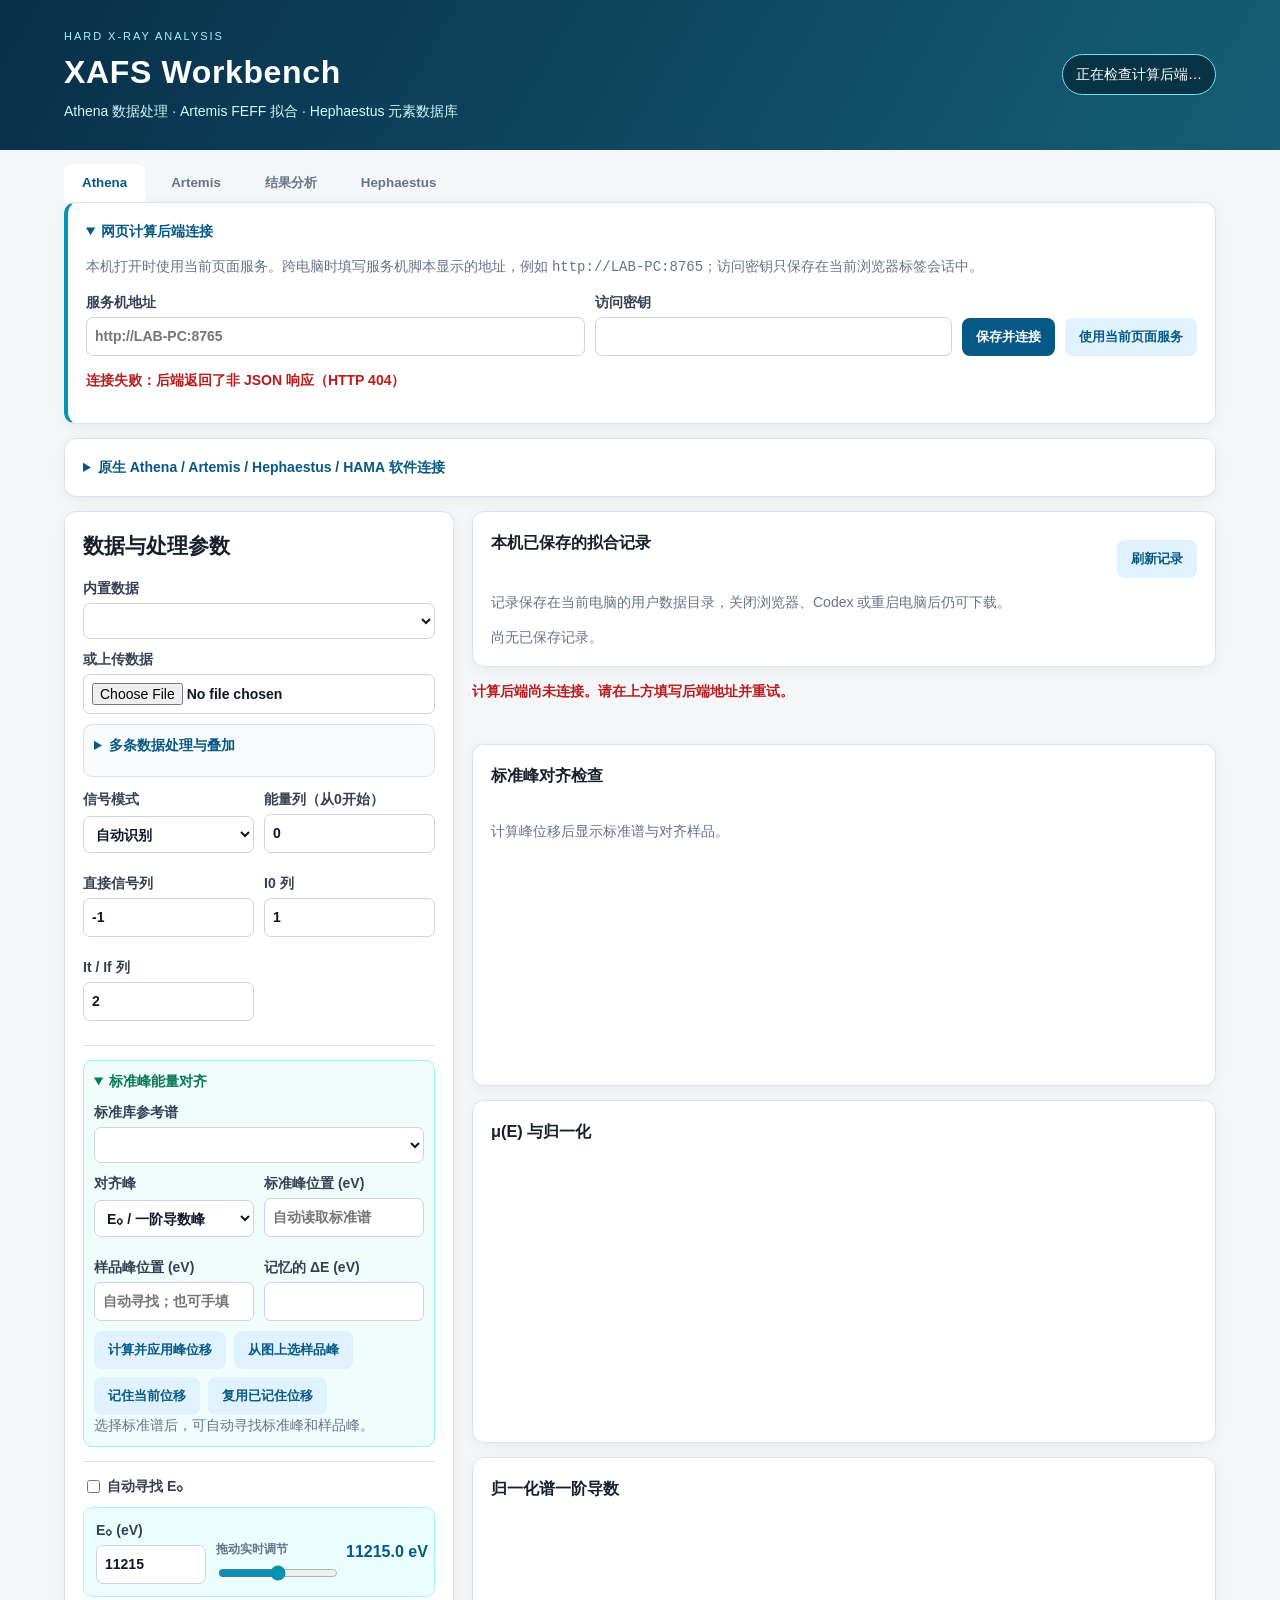
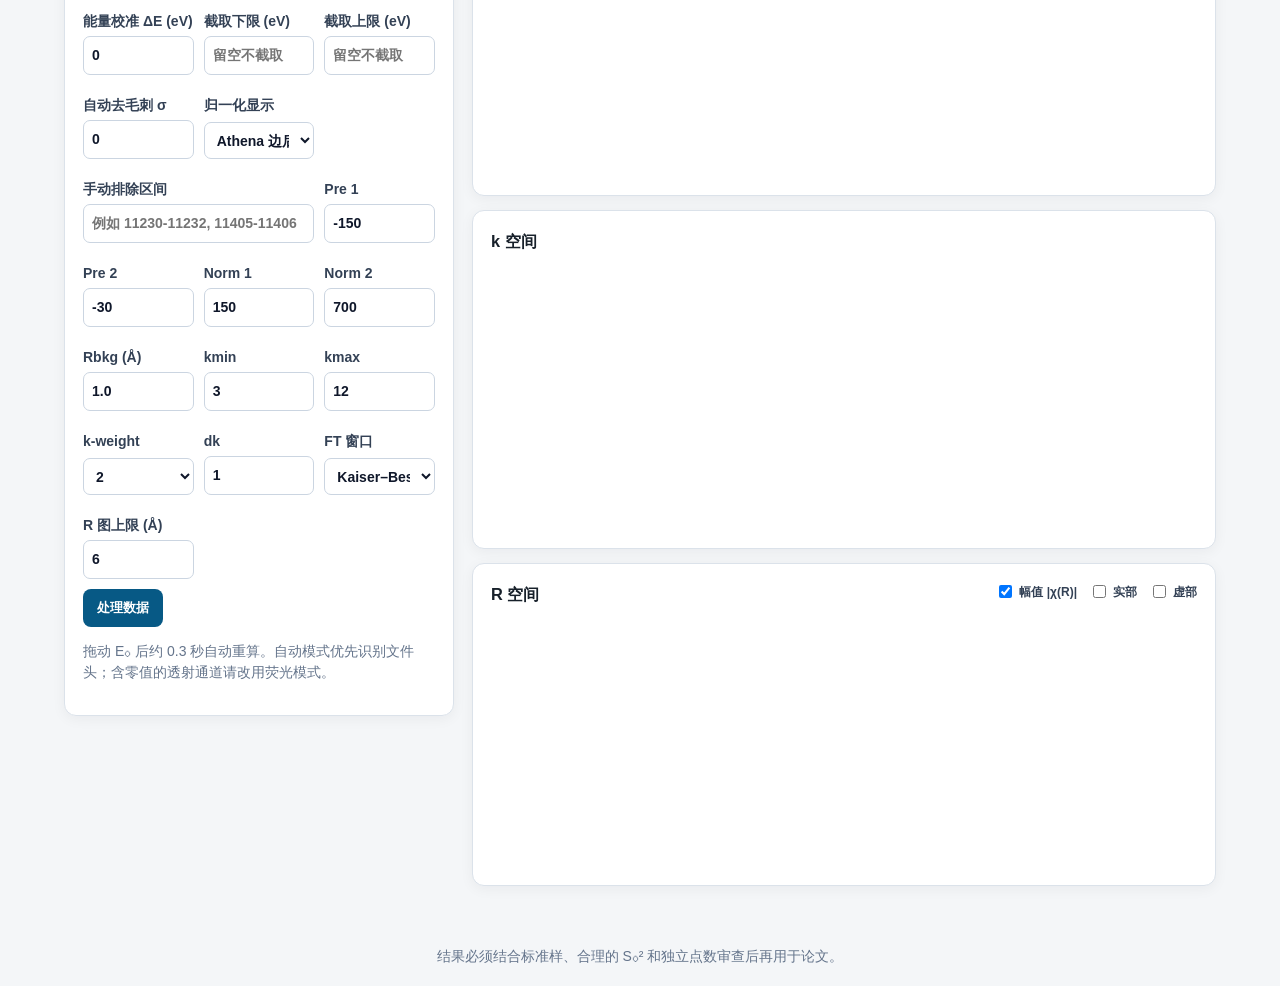
==== index.html @ 82c3153c "Restore native Athena Artemis HAMA workflow" ====
<!doctype html>
<html lang="zh-CN">
<head>
  <meta charset="utf-8">
  <meta name="viewport" content="width=device-width, initial-scale=1">
  <title>XAFS Workbench</title>
  <link rel="stylesheet" href="./static/style.css?v=31">
</head>
<body>
  <header>
    <div>
      <p class="eyebrow">Hard X-ray Analysis</p>
      <h1>XAFS Workbench</h1>
      <p class="subtitle">Athena 数据处理 · Artemis FEFF 拟合 · Hephaestus 元素数据库</p>
    </div>
    <div id="backend-status" class="status">正在检查计算后端…</div>
  </header>

  <nav>
    <button class="tab active" data-tab="athena">Athena</button>
    <button class="tab" data-tab="artemis">Artemis</button>
    <button class="tab" data-tab="analysis">结果分析</button>
    <button class="tab" data-tab="hephaestus">Hephaestus</button>
  </nav>

  <main>
    <section id="public-launch" class="card public-launch" hidden>
      <div>
        <strong>公开网页可连接独立计算服务机</strong>
        <p>浏览器无法在 GitHub Pages 内运行 Demeter/IFEFFIT 或 HAMA。请在一台 Windows 服务机完成安装并启动网络服务；同一网络中的其他电脑只需浏览器。</p>
      </div>
      <div class="public-launch-actions">
        <a class="secondary" href="./XAFS-Workbench-Windows.zip" download>下载 Windows 便携包</a>
        <a class="primary" href="https://github.com/water0623/xafs-workbench-web/releases/latest" target="_blank" rel="noopener">下载独立桌面版 EXE</a>
        <a class="secondary" href="./docs/XAFS_Workbench_data_processing_and_staged_fitting_CN.pdf" target="_blank" rel="noopener">查看数据处理与拟合说明</a>
      </div>
      <p class="hint">跨电脑使用：在装有 Demeter/IFEFFIT 的服务机运行 <code>run_xafs_workbench_network.ps1</code>，然后在其他电脑填写脚本显示的主机名地址和访问密钥。</p>
    </section>
    <details class="card web-connector" open>
      <summary>网页计算后端连接</summary>
      <p class="hint">本机打开时使用当前页面服务。跨电脑时填写服务机脚本显示的地址，例如 <code>http://LAB-PC:8765</code>；访问密钥只保存在当前浏览器标签会话中。</p>
      <div class="backend-connect-row">
        <label>服务机地址<input id="api-base-url" type="url" placeholder="http://LAB-PC:8765" spellcheck="false"></label>
        <label>访问密钥<input id="api-access-token" type="password" autocomplete="off" spellcheck="false"></label>
        <button id="save-api-base" class="primary" type="button">保存并连接</button>
        <button id="use-page-api" class="secondary" type="button">使用当前页面服务</button>
      </div>
      <p id="api-base-message" class="message"></p>
    </details>
    <details class="card native-connector">
      <summary>原生 Athena / Artemis / Hephaestus / HAMA 软件连接</summary>
      <p class="hint">安装状态与运行状态分别检测。数据处理和 FEFF 拟合固定调用本机 Demeter/IFEFFIT，不使用 XrayLarch；小波变换调用 ESRF HAMA Fortran。</p>
      <div class="toolbar"><button id="refresh-native-tools" class="secondary" type="button">刷新运行状态</button></div>
      <div id="native-tool-list" class="native-tool-list"></div>
      <p id="native-tool-message" class="message"></p>
      <p class="hint">自动检测顺序：环境变量、<code>native_tools.local.json</code>、系统 PATH。配置示例见仓库中的 <code>native_tools.example.json</code>。</p>
    </details>
    <section id="athena" class="panel active">
      <div class="layout">
        <form id="process-form" class="card controls">
          <h2>数据与处理参数</h2>
          <label>内置数据<select name="dataset" class="dataset-select"></select></label>
          <label>或上传数据<input type="file" name="data_file"></label>
          <details class="multi-builder">
            <summary>多条数据处理与叠加</summary>
            <label>内置数据（Ctrl/Shift 多选）<select id="athena-multi-datasets" multiple size="8"></select></label>
            <label>或一次上传多条数据<input id="athena-multi-files" type="file" multiple></label>
            <div class="toolbar"><button id="run-athena-multi" class="secondary" type="button">处理并叠加显示</button><button id="clear-athena-multi" class="secondary" type="button">清除叠加</button></div>
            <div id="multi-message" class="message"></div>
          </details>
          <div class="grid two">
            <label>信号模式<select name="signal_mode"><option value="auto">自动识别</option><option value="direct">直接 μ(E) 列</option><option value="transmission">透射 ln(I0/It)</option><option value="fluorescence">荧光 If/I0</option></select></label>
            <label>能量列（从0开始）<input name="energy_column" value="0" type="number"></label>
            <label>直接信号列<input name="signal_column" value="-1" type="number"></label>
            <label>I0 列<input name="i0_column" value="1" type="number"></label>
            <label>It / If 列<input name="it_if_column" value="2" type="number"></label>
          </div>
          <div class="divider"></div>
          <details class="calibration-builder" open>
            <summary>标准峰能量对齐</summary>
            <label>标准库参考谱<select id="reference-dataset" name="reference_dataset" class="dataset-select"></select></label>
            <div class="grid two">
              <label>对齐峰<select id="peak-mode" name="peak_mode"><option value="e0">E₀ / 一阶导数峰</option><option value="white_line">白线峰</option></select></label>
              <label>标准峰位置 (eV)<input id="reference-peak" name="reference_peak" type="number" step="0.01" placeholder="自动读取标准谱"></label>
              <label>样品峰位置 (eV)<input id="sample-peak" name="sample_peak" type="number" step="0.01" placeholder="自动寻找；也可手填"></label>
              <label>记忆的 ΔE (eV)<input id="remembered-shift" type="number" step="0.01" readonly></label>
            </div>
            <div class="toolbar">
              <button id="calculate-alignment" class="secondary" type="button">计算并应用峰位移</button>
              <button id="pick-sample-peak" class="secondary" type="button">从图上选样品峰</button>
              <button id="remember-shift" class="secondary" type="button">记住当前位移</button>
              <button id="reuse-shift" class="secondary" type="button">复用已记住位移</button>
            </div>
            <div id="alignment-message" class="message">选择标准谱后，可自动寻找标准峰和样品峰。</div>
          </details>
          <div class="divider"></div>
          <label class="check"><input name="auto_e0" type="checkbox">自动寻找 E₀</label>
          <div class="e0-control">
            <label>E₀ (eV)<input id="e0-number" name="e0" value="11215" type="number" step="0.1"></label>
            <label class="slider-label">拖动实时调节<input id="e0-slider" type="range" min="11180" max="11250" value="11215" step="0.1"></label>
            <output id="e0-live-value">11215.0 eV</output>
          </div>
          <div class="grid three">
            <label>能量校准 ΔE (eV)<input name="energy_shift" value="0" type="number" step="0.1"></label>
            <label>截取下限 (eV)<input name="energy_min" placeholder="留空不截取" type="number" step="0.1"></label>
            <label>截取上限 (eV)<input name="energy_max" placeholder="留空不截取" type="number" step="0.1"></label>
            <label>自动去毛刺 σ<input name="deglitch_sigma" value="0" type="number" step="0.5" min="0"></label>
            <label>归一化显示<select name="flatten"><option value="true" selected>Athena 边后扁平化</option><option value="false">普通 norm（保留边后斜率）</option></select></label>
            <label class="span-two">手动排除区间<input name="exclude_ranges" placeholder="例如 11230-11232, 11405-11406"></label>
            <label>Pre 1<input name="pre1" value="-150" type="number"></label>
            <label>Pre 2<input name="pre2" value="-30" type="number"></label>
            <label>Norm 1<input name="norm1" value="150" type="number"></label>
            <label>Norm 2<input name="norm2" value="700" type="number"></label>
            <label>Rbkg (Å)<input name="rbkg" value="1.0" type="number" step="0.05"></label>
            <label>kmin<input name="kmin" value="3" type="number" step="0.1"></label>
            <label>kmax<input name="kmax" value="12" type="number" step="0.1"></label>
            <label>k-weight<select name="kweight"><option>1</option><option selected>2</option><option>3</option></select></label>
            <label>dk<input name="dk" value="1" type="number" step="0.1"></label>
            <label>FT 窗口<select name="window"><option value="kaiser" selected>Kaiser–Bessel（Athena）</option><option value="hanning">Hanning</option></select></label>
            <label>R 图上限 (Å)<input id="r-plot-max" value="6" type="number" min="2" max="15" step="0.5"></label>
          </div>
          <button class="primary" type="submit">处理数据</button>
          <p class="hint">拖动 E₀ 后约 0.3 秒自动重算。自动模式优先识别文件头；含零值的透射通道请改用荧光模式。</p>
        </form>

        <div class="results">
          <article class="card"><div class="plot-heading"><h3>本机已保存的拟合记录</h3><button id="refresh-fit-history" class="secondary" type="button">刷新记录</button></div><p class="hint">记录保存在当前电脑的用户数据目录，关闭浏览器、Codex 或重启电脑后仍可下载。</p><div id="recent-fit-list" class="message">尚无已保存记录。</div></article>
          <div id="athena-message" class="message">选择数据并运行处理。</div>
          <div class="toolbar"><button id="download-energy" class="secondary" hidden>下载归一化 CSV</button><button id="download-project" class="secondary" hidden>保存处理项目 JSON</button><button id="send-to-fit" class="secondary" hidden>传递到 Artemis 拟合</button></div>
          <div class="metrics" id="athena-metrics"></div>
          <article class="card"><h3>标准峰对齐检查</h3><div id="alignment-summary" class="range-summary"></div><div id="plot-alignment" class="plot"><p class="hint">计算峰位移后显示标准谱与对齐样品。</p></div></article>
          <article class="card"><h3>μ(E) 与归一化</h3><div id="energy-ranges" class="range-summary"></div><div id="plot-energy" class="plot"></div></article>
          <article class="card"><h3>归一化谱一阶导数</h3><div id="plot-derivative" class="plot"></div></article>
          <article class="card"><h3>k 空间</h3><div id="plot-k" class="plot"></div></article>
          <article class="card"><div class="plot-heading"><h3>R 空间</h3><div class="plot-options"><label class="check"><input id="show-r-mag" type="checkbox" checked>幅值 |χ(R)|</label><label class="check"><input id="show-r-real" type="checkbox">实部</label><label class="check"><input id="show-r-imag" type="checkbox">虚部</label></div></div><div id="plot-r" class="plot"></div></article>
          <article id="multi-results" class="card" hidden><h3>多谱处理结果</h3><div id="multi-table"></div><h4>归一化谱叠加</h4><div id="plot-multi-energy" class="plot"></div><h4>k 空间叠加</h4><div id="plot-multi-k" class="plot"></div><h4>R 空间幅值叠加</h4><div id="plot-multi-r" class="plot"></div></article>
        </div>
      </div>
    </section>

    <section id="artemis" class="panel">
      <div class="layout">
        <form id="fit-form" class="card controls">
          <h2>FEFF 路径拟合</h2>
          <p id="fit-source" class="fit-source">尚未传递处理结果；拟合时将读取 Athena 当前数据及全部预处理参数。</p>
          <section class="manager-panel">
            <h3>拟合参数智能管理器</h3>
            <input name="s02_source" type="hidden" value="manual">
            <div class="grid two"><label>拟合模式<select id="fit-mode" name="fit_mode"><option value="standard">标准样标定 S₀²</option><option value="unknown" selected>未知样品拟合</option><option value="advanced">高级自定义约束</option></select></label><label>拟合策略<select name="smart_fit"><option value="true" selected>智能分阶段拟合</option><option value="false">单次拟合</option></select></label></div>
            <label>σ² 温度审查<select name="temperature_profile"><option value="low">低温：0.002–0.006 Å²</option><option value="room" selected>室温：0.003–0.010 Å²</option><option value="high">高温：0.006–0.015 Å²</option><option value="general">通用：0.001–0.020 Å²</option></select></label>
            <div class="saved-calibration">已保存的 S₀²：<strong id="saved-s02">尚未标定</strong></div>
            <div class="toolbar"><button id="apply-saved-s02" class="secondary" type="button">应用已标定 S₀²</button><button id="save-fitted-s02" class="secondary" type="button" disabled>保存本次 S₀²</button></div>
            <p class="hint">标准样：固定已知 CN，逐步拟合 ΔE₀/ΔR、σ²、S₀²；未知样：固定标定的 S₀²，先拟合第一壳，再逐壳加入路径。每条路径的 shell 可在下方修改。</p>
            <div class="fit-guidance"><strong>经验审查范围</strong><span>S₀²：优选 0.80–1.00，通用 0.75–1.05</span><span>|ΔE₀|：≤10 eV，优选 ≤5 eV</span><span>|ΔR|：≤0.10 Å，优选 ≤0.05 Å</span><small>这是复核建议，不是所有材料通用的硬边界。</small></div>
          </section>
          <details class="feff-builder" open>
            <summary>CIF → FEFF 路径</summary>
            <label>CIF 结构文件<input id="cif-file" name="cif_file" type="file" accept=".cif"></label>
            <div class="grid three">
              <label>吸收原子<input name="absorber" value="Ir" maxlength="2"></label>
              <label>吸收边<select name="edge"><option>L3</option><option>L2</option><option>L1</option><option>K</option></select></label>
              <label>团簇半径 (Å)<input name="cluster_radius" value="7" type="number" min="3" max="12" step="0.5"></label>
            </div>
            <input id="feff-result-id" name="feff_result_id" type="hidden">
            <input id="feff-path-names" name="feff_path_names" type="hidden" value="[]">
            <div class="toolbar"><button id="run-feff" class="primary" type="button">生成并传递 FEFF 路径</button><button id="download-feff" class="secondary" type="button" hidden>下载 FEFF 路径包</button></div>
            <div id="feff-message" class="message"></div>
            <div id="generated-feff-paths" class="feff-path-list" hidden></div>
          </details>
          <div class="divider"></div>
          <label>或手工选择 FEFF 路径文件<input id="path-files" name="path_files" type="file" multiple accept=".dat"></label>
          <div class="grid two"><label>参数预设<select id="fit-preset"><option value="auto">自动判断</option><option value="unknown">未知样品：固定 S₀²</option><option value="ir_foil">Ir foil：固定 CN=12，拟合 S₀²</option><option value="iro2">IrO₂：第一壳 Ir–O，CN≈6</option></select></label><button id="apply-fit-preset" class="secondary compact-button" type="button">应用预设</button></div>
          <button id="suggest-fit" class="secondary" type="button">重新读取路径建议</button>
          <div id="suggest-message" class="message">建议值只是拟合起点，路径选择与物理约束仍需人工判断。</div>
          <div id="path-editor" class="path-editor"></div>
          <details class="advanced-json"><summary>查看自动生成的路径 JSON</summary><textarea id="path-settings" name="path_settings" rows="12" readonly>[]</textarea></details>
          <div class="divider"></div>
          <h3>全局 GDS 参数</h3>
          <div class="parameter-card">
            <strong>S₀² 振幅缩减因子</strong>
            <div class="grid three"><label>初值<input name="s02" value="0.85" type="number" step="any"></label><label>下限<input name="s02_min" value="0.5" type="number" step="any"></label><label>上限<input name="s02_max" value="1.2" type="number" step="any"></label></div>
            <label class="check"><input name="s02_vary" type="checkbox">允许变化（取消勾选即固定为初值）</label>
          </div>
          <div class="parameter-card">
            <strong>ΔE₀ 能量修正</strong>
            <div class="grid three"><label>初值 (eV)<input name="de0" value="0.00" type="number" step="0.01"></label><label>下限<input name="de0_min" value="-10" type="number" step="0.01"></label><label>上限<input name="de0_max" value="10" type="number" step="0.01"></label></div>
            <label class="check"><input name="de0_vary" type="checkbox" checked>允许变化（取消勾选即固定为初值）</label>
          </div>
          <h3>拟合与变换范围</h3>
          <div class="grid two">
            <label>拟合空间<select name="fitspace"><option value="r">R space（限定 R，K 继承 Athena）</option><option value="k">K space（限定 K）</option></select></label>
            <label>拟合 k-weight<select name="fit_kweights"><option value="2" selected>k²（默认）</option><option value="1">k¹</option><option value="3">k³</option><option value="1,2">联合 k¹+k²</option><option value="2,3">联合 k²+k³</option><option value="1,2,3">联合 k¹+k²+k³</option></select></label>
            <label id="fit-kmin-field">拟合 kmin (Å⁻¹)<input name="fit_kmin" value="3.0" type="number" min="0" step="0.1"></label>
            <label id="fit-kmax-field">拟合 kmax (Å⁻¹)<input name="fit_kmax" value="12.0" type="number" min="0" step="0.1"></label>
            <label id="fit-rmin-field">拟合 Rmin (Å)<input name="rmin" value="1.0" type="number" min="0" step="0.1"></label>
            <label id="fit-rmax-field">拟合 Rmax (Å)<input name="rmax" value="3.5" type="number" min="0" step="0.1"></label>
            <label>k 窗口边宽 dk<input name="fit_dk" value="1.0" type="number" step="0.1"></label>
            <label>k 窗口<select name="fit_window"><option value="kaiser" selected>Kaiser–Bessel</option><option value="hanning">Hanning</option></select></label>
            <label>R 窗口<select name="fit_rwindow"><option value="hanning" selected>Hanning</option><option value="kaiser">Kaiser–Bessel</option></select></label>
            <label>小波 k-weight<select name="wavelet_kweight"><option>1</option><option selected>2</option><option>3</option></select></label>
            <label>小波 R 上限<input name="wavelet_rmax" value="6" type="number" min="2" max="10" step="0.5"></label>
            <label>小波后端<select name="wavelet_backend"><option value="hama" selected>HAMA Morlet</option></select></label>
            <label id="hama-kappa-field">HAMA κ<input name="wavelet_kappa" value="10" type="number" min="1" max="40" step="0.5"></label>
            <label id="hama-sigma-field">HAMA σ<input name="wavelet_sigma" value="1" type="number" min="0.1" max="5" step="0.1"></label>
          </div>
          <p id="fit-range-mode-hint" class="hint"></p>
          <div id="fit-field-errors" class="field-error-summary" hidden></div>
          <input id="fit-max-shell" name="fit_max_shell" type="hidden">
          <section class="shell-fit-wizard"><strong>逐壳拟合</strong><label>第二壳拟合空间<select id="second-shell-fitspace"><option value="r" selected>R space</option><option value="k">k space</option></select></label><div class="toolbar"><button id="fit-first-shell" class="secondary" type="button">① 仅拟合第一壳</button><button id="fit-second-shell" class="secondary" type="button">② 回填后加入第二壳拟合</button><button id="fit-all-shells" class="secondary" type="button">拟合全部已选壳层</button></div><p id="shell-fit-status" class="hint">第一壳完成后会自动回填参数；第二步可选择 R 或 k 空间。</p></section>
          <button class="primary" type="submit">运行 FEFF 拟合</button>
        </form>
        <div class="results">
          <div id="fit-message" class="message">上传 FEFF 路径后运行拟合。</div>
          <div id="fit-warnings"></div>
          <article class="card"><h3>智能拟合过程</h3><div id="fit-manager-decisions"></div><div id="fit-stage-table"></div></article>
          <div class="metrics" id="fit-metrics"></div>
          <article class="card"><h3>能量空间：Athena 处理结果与 FEFF 拟合投影</h3><p class="hint">显示原始 μ(E)、flattened 归一化谱、前边线和后边线；红线为 FEFF 拟合数据，仅覆盖实际 EXAFS 拟合能区。FEFF 不拟合完整 μ(E)/XANES 白线。</p><div id="plot-fit-energy" class="plot"></div><button class="secondary plot-svg-download" data-plot="plot-fit-energy" data-name="athena_energy_with_feff_fit.svg" type="button">下载能量空间图 SVG</button></article>
          <article class="card"><h3>K 空间：实验谱与拟合谱叠加</h3><div id="plot-fit" class="plot"></div><button class="secondary plot-svg-download" data-plot="plot-fit" data-name="k_space_experimental_fit.svg" type="button">下载 K 空间图 SVG</button></article>
          <article class="card"><h3>R 空间：实验谱与拟合谱叠加</h3><div id="plot-fit-r" class="plot"></div><button class="secondary plot-svg-download" data-plot="plot-fit-r" data-name="r_space_experimental_fit.svg" type="button">下载 R 空间图 SVG</button></article>
          <article class="card"><h3>拟合参数</h3><div id="global-fit-table"></div><div id="fit-table"></div><div id="fit-download-addresses" class="toolbar" hidden><button id="fit-data-url" class="primary api-download" data-name="fit-data.csv" type="button">下载原始/拟合数据 CSV</button><button id="fit-wavelet-url" class="secondary api-download" data-name="wavelet.zip" type="button">下载小波数据 ZIP</button><button id="fit-package-url" class="secondary api-download" data-name="fit-result.zip" type="button">下载完整结果 ZIP</button></div><div class="toolbar"><button id="download-fit-package" class="primary" hidden>下载完整拟合数据包 ZIP</button><button id="download-fit" class="secondary" hidden>下载参数 CSV</button><button id="download-fit-curves" class="secondary" hidden>下载实验/拟合数据 CSV</button><button id="download-fit-json" class="secondary" hidden>下载完整结果 JSON</button></div></article>
          <article class="card"><h3>参数物理范围审查</h3><div class="assessment-legend"><span class="assessment-ok">● 范围内</span><span class="assessment-warning">● 建议复核</span><span class="assessment-danger">● 明显异常</span></div><div id="fit-assessment"></div><button id="refill-fit-values" class="secondary" type="button" disabled>把本次结果回填为新初值</button><p class="hint">回填后仍可手工调整初值、上下限或固定状态，再点击“运行 FEFF 拟合”。</p></article>
          <article class="card artemis-report"><h3>Artemis 风格拟合结果</h3><div id="artemis-fit-summary"></div><h4>Variables（GDS）</h4><div id="artemis-variable-table"></div><h4>Paths</h4><div id="artemis-path-table"></div><h4>论文格式路径参数表</h4><div id="paper-fit-table"></div><div id="paper-fit-notes" class="paper-notes"></div></article>
          <article class="card"><h3 id="wavelet-title">HAMA Morlet 小波变换</h3><p id="wavelet-description" class="hint">横轴 k，纵轴 R，颜色表示小波幅值；实验与拟合使用相同色标。默认 κ=10、σ=1。</p><div class="wavelet-grid"><figure><figcaption>实验数据</figcaption><canvas id="wavelet-data"></canvas></figure><figure><figcaption>拟合数据</figcaption><canvas id="wavelet-model"></canvas></figure></div></article>
          <article class="card"><h3>主要参数相关性</h3><div id="correlation-table"></div></article>
          <details class="card"><summary>完整 FEFFIT 报告</summary><pre id="fit-report"></pre></details>
        </div>
      </div>
    </section>

    <section id="analysis" class="panel">
      <div class="layout">
        <form id="analysis-form" class="card controls">
          <h2>XANES 与批量分析</h2>
          <p class="hint">样品和预处理参数沿用 Athena 页。LCF 前应先确认参考谱已使用同一能量标尺和归一化参数。</p>
          <label>LCF 参考谱 1<select name="ref1" class="dataset-select"></select></label>
          <label>LCF 参考谱 2<select name="ref2" class="dataset-select"></select></label>
          <div class="grid two">
            <label>LCF 能量下限<input name="lcf_emin" value="11200" type="number" step="0.1"></label>
            <label>LCF 能量上限<input name="lcf_emax" value="11285" type="number" step="0.1"></label>
          </div>
          <label class="check"><input name="sum_to_one" type="checkbox" checked>组分之和约束为 1</label>
          <button class="primary" type="submit">运行 XANES / LCF 分析</button>
          <div class="divider"></div>
          <label>批量样品（Ctrl/Shift 多选）<select id="batch-datasets" multiple size="12"></select></label>
          <div class="grid two">
            <label>批量统一 ΔE (eV)<input id="batch-energy-shift" type="number" step="0.01" value="0"></label>
            <button id="batch-use-remembered" class="secondary compact-button" type="button">使用记忆位移</button>
          </div>
          <button id="run-batch" class="secondary" type="button">生成批量质量汇总</button>
          <button id="download-standardized-batch" class="primary" type="button">批量标准化并下载 ZIP</button>
        </form>
        <div class="results">
          <div id="analysis-message" class="message">选择两个参考谱进行线性组合拟合。</div>
          <div class="metrics" id="analysis-metrics"></div>
          <article class="card"><h3>XANES 与一阶导数</h3><div id="plot-analysis-xanes" class="plot"></div></article>
          <article class="card"><h3>线性组合拟合</h3><div id="lcf-table"></div><div id="plot-lcf" class="plot"></div></article>
          <article class="card"><h3>批量数据质量</h3><div id="batch-table"></div><button id="download-batch" class="secondary" hidden>下载 CSV</button></article>
        </div>
      </div>
    </section>

    <section id="hephaestus" class="panel">
      <article class="card compact">
        <h2>元素与吸收边查询</h2>
        <form id="edge-form" class="inline"><label>元素符号<input name="symbol" value="Ir" maxlength="2"></label><button class="primary">查询</button></form>
        <div id="edge-message" class="message"></div>
        <div id="edge-table"></div>
      </article>
    </section>
  </main>

  <footer>结果必须结合标准样、合理的 S₀² 和独立点数审查后再用于论文。</footer>
  <script src="./static/app.js?v=31"></script>
</body>
</html>
---- static/style.css ----
:root{--bg:#f4f6f8;--card:#fff;--ink:#17202a;--muted:#64748b;--line:#dbe2ea;--blue:#075985;--cyan:#0891b2;--orange:#c2410c;--red:#b91c1c;--green:#047857}
*{box-sizing:border-box}body{margin:0;background:var(--bg);color:var(--ink);font:14px/1.5 Inter,"Segoe UI",sans-serif}header{display:flex;justify-content:space-between;align-items:center;padding:28px 5vw;background:linear-gradient(120deg,#082f49,#155e75);color:white}h1{margin:0;font-size:32px;letter-spacing:.02em}h2,h3{margin-top:0}.eyebrow{margin:0 0 3px;text-transform:uppercase;letter-spacing:.18em;color:#a5f3fc;font-size:11px}.subtitle{margin:5px 0 0;color:#cffafe}.status{padding:9px 13px;border:1px solid #67e8f9;border-radius:99px;background:#083344}.status.warn{border-color:#fdba74;background:#7c2d12}nav{display:flex;gap:8px;padding:14px 5vw 0}.tab{border:0;background:transparent;padding:10px 18px;border-radius:8px 8px 0 0;color:var(--muted);font-weight:700;cursor:pointer}.tab.active{background:var(--card);color:var(--blue)}main{padding:0 5vw 40px}.panel{display:none}.panel.active{display:block}.layout{display:grid;grid-template-columns:minmax(300px,390px) minmax(0,1fr);gap:18px}.card{background:var(--card);border:1px solid var(--line);border-radius:12px;padding:18px;box-shadow:0 3px 14px rgba(15,23,42,.05)}.controls{align-self:start;position:sticky;top:12px}.results{display:grid;gap:14px}.grid{display:grid;gap:10px}.grid.two{grid-template-columns:1fr 1fr}.grid.three{grid-template-columns:repeat(3,1fr)}label{display:grid;gap:4px;color:#334155;font-weight:600;margin-bottom:10px}input,select,textarea{width:100%;border:1px solid #cbd5e1;border-radius:7px;background:white;padding:8px;color:#0f172a;font:inherit}textarea{font-family:Consolas,monospace;font-size:12px}.check{display:flex;grid-auto-flow:column;justify-content:start;align-items:center}.check input{width:auto}.divider{height:1px;background:var(--line);margin:14px 0}.primary,.secondary{border:0;border-radius:8px;padding:10px 14px;font-weight:700;cursor:pointer}.primary{background:var(--blue);color:#fff}.secondary{background:#e0f2fe;color:var(--blue);margin-top:10px}.hint,.message{color:var(--muted)}.message.error{color:var(--red);font-weight:700}.message.ok{color:var(--green)}.metrics{display:grid;grid-template-columns:repeat(4,minmax(120px,1fr));gap:10px}.metric{background:#ecfeff;border-left:4px solid var(--cyan);border-radius:8px;padding:10px}.metric b{display:block;font-size:18px}.plot{min-height:260px;overflow:hidden}.plot svg{width:100%;height:300px}.legend{display:flex;gap:14px;flex-wrap:wrap;color:var(--muted);font-size:12px}.swatch{display:inline-block;width:11px;height:3px;margin-right:5px;vertical-align:middle}table{width:100%;border-collapse:collapse}th,td{text-align:left;border-bottom:1px solid var(--line);padding:8px}th{background:#f8fafc}pre{white-space:pre-wrap;max-height:520px;overflow:auto;background:#0f172a;color:#e2e8f0;padding:14px;border-radius:8px}.compact{max-width:760px}.inline{display:flex;gap:10px;align-items:end}.inline label{flex:1;margin:0}footer{text-align:center;color:var(--muted);padding:20px}@media(max-width:900px){.layout{grid-template-columns:1fr}.controls{position:static}.grid.three{grid-template-columns:1fr 1fr}.metrics{grid-template-columns:1fr 1fr}header{align-items:flex-start;gap:14px;flex-direction:column}}
.e0-control{display:grid;grid-template-columns:110px minmax(120px,1fr) auto;align-items:end;gap:10px;padding:12px;margin:2px 0 14px;background:#ecfeff;border:1px solid #a5f3fc;border-radius:9px}.e0-control label{margin:0}.e0-control output{align-self:center;color:var(--blue);font-size:16px;font-weight:800;white-space:nowrap}.slider-label{font-size:12px;color:var(--muted)}input[type=range]{padding:0;accent-color:var(--cyan);cursor:ew-resize}.range-summary{display:flex;gap:8px;flex-wrap:wrap;margin:-4px 0 8px}.range-chip{display:inline-flex;align-items:center;gap:6px;padding:4px 9px;border-radius:99px;background:#f8fafc;border:1px solid var(--line);font-size:12px;color:#475569}.range-dot{width:9px;height:9px;border-radius:2px}.plot-note{font-size:11px;fill:#475569;font-weight:700}.span-two{grid-column:span 2}select[multiple]{min-height:180px}@media(max-width:560px){.e0-control{grid-template-columns:1fr}.e0-control output{justify-self:start}.span-two{grid-column:auto}}
.plot svg{cursor:crosshair;user-select:none}.plot svg.plot-pinned{cursor:pointer}.cursor-crosshair{stroke:#334155;stroke-width:1;stroke-dasharray:3 3;pointer-events:none}.cursor-tooltip-bg{fill:#0f172a;fill-opacity:.92;stroke:#475569;stroke-width:1;pointer-events:none}.cursor-tooltip-text{fill:#f8fafc;font:12px Consolas,monospace;pointer-events:none}.cursor-layer{pointer-events:none}
.interaction-hint{margin-left:auto;color:var(--blue);font-weight:700}
.warning-list{border-left:4px solid #f59e0b;background:#fffbeb;color:#92400e;padding:10px 14px;border-radius:8px}.warning-list ul{margin:4px 0;padding-left:20px}
.toolbar{display:flex;gap:8px;flex-wrap:wrap}.toolbar .secondary{margin-top:0}
.feff-builder{background:#f8fafc;border:1px solid var(--line);border-radius:9px;padding:10px;margin-bottom:12px}.feff-builder summary{font-weight:800;color:var(--blue);cursor:pointer;margin-bottom:10px}
.calibration-builder{background:#f0fdfa;border:1px solid #99f6e4;border-radius:9px;padding:10px;margin-bottom:12px}.calibration-builder summary{font-weight:800;color:var(--green);cursor:pointer;margin-bottom:10px}.fit-source{background:#eff6ff;border-left:4px solid var(--blue);padding:9px 11px;border-radius:7px;color:#334155}.compact-button{align-self:center;margin:8px 0 10px}
.secondary.pick-active{background:#fef3c7;color:#92400e;box-shadow:0 0 0 2px #f59e0b inset}
.multi-builder{background:#f8fafc;border:1px solid var(--line);border-radius:9px;padding:10px;margin-bottom:12px}.multi-builder summary{font-weight:800;color:var(--blue);cursor:pointer;margin-bottom:10px}.plot-heading{display:flex;align-items:flex-start;justify-content:space-between;gap:14px}.plot-heading h3{margin-bottom:0}.plot-options{display:flex;gap:12px;flex-wrap:wrap}.plot-options label{margin:0;font-size:12px}#multi-results h4{margin:22px 0 2px;color:#334155}
.path-editor{display:grid;gap:10px;margin:12px 0}.path-card,.parameter-card{border:1px solid #bfdbfe;background:#f8fbff;border-radius:9px;padding:10px}.path-card-title{display:flex;justify-content:space-between;gap:8px;margin-bottom:9px;color:var(--blue)}.path-card-title span{font-size:11px;color:var(--muted)}.path-parameter{border-top:1px dashed #cbd5e1;padding-top:8px;margin-top:8px}.path-parameter>strong{font-size:12px}.path-parameter label,.parameter-card label{margin-bottom:5px}.expr-row input{font-family:Consolas,monospace}.advanced-json{margin:10px 0}.advanced-json summary{cursor:pointer;color:var(--muted);font-weight:700}.wavelet-grid{display:grid;grid-template-columns:repeat(3,minmax(0,1fr));gap:12px}.wavelet-grid figure{margin:0}.wavelet-grid figcaption{text-align:center;font-weight:700;color:#334155;margin-bottom:5px}.wavelet-grid canvas{width:100%;height:auto;border-radius:6px;background:#fff}@media(max-width:1100px){.wavelet-grid{grid-template-columns:1fr}.path-card-title{flex-direction:column}}
.feff-path-list{max-height:430px;overflow:auto;margin-top:10px;border:1px solid #cbd5e1;border-radius:8px;background:#fff}.feff-path-list table{margin:0;font-size:11px;white-space:nowrap}.feff-path-list th{position:sticky;top:0;z-index:1;background:#eaf4fb}.feff-path-list tr.selected{background:#e0f2fe}.feff-path-list .path-check{width:16px;height:16px;margin:0}
.feff-path-toolbar{position:sticky;top:0;z-index:3;display:flex;align-items:center;gap:7px;padding:8px;background:#f8fafc;border-bottom:1px solid #cbd5e1}.feff-path-toolbar strong{margin-right:auto;color:#075985}.feff-path-toolbar button{width:auto;margin:0;padding:5px 8px;border:1px solid #bae6fd;border-radius:6px;background:#e0f2fe;color:#075985;font-size:11px;font-weight:700}
.field-error-summary{margin:10px 0;padding:10px 12px;border:1px solid #ef4444;border-left:4px solid #dc2626;border-radius:8px;background:#fef2f2;color:#b91c1c;font-weight:600}.field-error-summary ul{margin:6px 0 0;padding-left:20px}.field-error input,.field-error select,.field-error textarea,input.field-error,select.field-error{border:2px solid #dc2626!important;background:#fff1f2!important;color:#991b1b}.path-card.field-error{border:2px solid #dc2626;background:#fff7f7}.field-error{color:#b91c1c!important}
.fit-guidance{display:grid;gap:3px;margin-top:10px;padding:9px 10px;border:1px solid #c4b5fd;border-radius:8px;background:#faf5ff;color:#5b21b6;font-size:12px}.fit-guidance strong{font-size:13px}.fit-guidance small{margin-top:3px;color:#64748b}.assessment-legend{display:flex;gap:16px;flex-wrap:wrap;margin-bottom:10px;font-weight:700}.assessment-ok{color:#047857!important}.assessment-info{color:#0369a1!important}.assessment-warning{color:#b45309!important}.assessment-danger{color:#b91c1c!important;font-weight:700}.fit-review-ok{border-color:#10b981!important;background:#f0fdf4!important}.fit-review-info{border-color:#38bdf8!important;background:#f0f9ff!important}.fit-review-warning{border:2px solid #f59e0b!important;background:#fffbeb!important;color:#92400e!important}.fit-review-danger{border:2px solid #dc2626!important;background:#fff1f2!important;color:#991b1b!important;font-weight:700}
.artemis-report{border-top:4px solid #7c3aed}.artemis-report h4{margin:18px 0 7px;color:#4c1d95}.artemis-report table{font-family:Consolas,"Courier New",monospace;font-size:12px}.artemis-report th{background:#f5f3ff;color:#4c1d95}.plot-options{display:flex;gap:12px;flex-wrap:wrap}.plot-options label{margin:0;font-size:12px}
.paper-notes{margin-top:10px;padding:10px 12px;border-top:1px solid #94a3b8;color:#334155;font-family:Georgia,"Times New Roman",serif;font-size:12px}.paper-notes p{margin:4px 0}.paper-notes sup{font-weight:700}
.shell-fit-wizard{margin:12px 0;padding:11px;border:1px solid #67e8f9;border-radius:9px;background:#ecfeff}.shell-fit-wizard>strong{display:block;color:#155e75;margin-bottom:7px}.shell-fit-wizard .toolbar{display:flex;gap:7px;flex-wrap:wrap}.shell-fit-wizard .toolbar button{flex:1;min-width:120px;margin-top:0}.publication-figures{border-top:4px solid #0f766e}.publication-figures h4{margin:16px 0 6px;color:#115e59}
.manager-panel{border:1px solid #c4b5fd;background:#f5f3ff;border-radius:10px;padding:12px;margin:12px 0}.manager-panel h3{color:#5b21b6;margin-bottom:8px}.saved-calibration{background:white;border:1px solid #ddd6fe;border-radius:7px;padding:8px 10px}.manager-decisions{display:flex;gap:8px;flex-wrap:wrap;margin-bottom:10px}.manager-decisions p{margin:0;background:#ecfdf5;color:#065f46;border:1px solid #a7f3d0;border-radius:99px;padding:5px 10px;font-size:12px}
.range-auto{opacity:.58}
.range-auto input:disabled{background:#eef2f7;cursor:not-allowed}
.native-connector{margin:0 0 14px}.native-connector>summary{cursor:pointer;font-weight:800;color:var(--blue)}.native-tool-list{display:grid;grid-template-columns:repeat(2,minmax(0,1fr));gap:9px;margin-top:12px}.native-tool{display:flex;justify-content:space-between;gap:12px;align-items:center;padding:10px;border:1px solid var(--line);border-radius:8px;background:#f8fafc}.native-tool.available{border-left:4px solid #38bdf8}.native-tool.running{border-left:4px solid #10b981;background:#f0fdf4}.native-tool.missing{border-left:4px solid #f59e0b}.native-tool div:first-child{display:grid;gap:2px}.native-tool span,.native-tool small{color:var(--muted);font-size:12px}.native-tool.running small{color:#047857;font-weight:700}.native-tool .secondary{display:inline-block;text-decoration:none}.native-tool button:disabled{opacity:.55;cursor:not-allowed}@media(max-width:900px){.native-tool-list{grid-template-columns:1fr}.native-tool{align-items:flex-start;flex-direction:column}}
.web-connector{margin:0 0 14px;border-left:4px solid var(--cyan)}.web-connector>summary{cursor:pointer;font-weight:800;color:var(--blue)}.backend-connect-row{display:grid;grid-template-columns:minmax(260px,1.4fr) minmax(180px,1fr) auto auto;gap:10px;align-items:end}.backend-connect-row label{margin:0}.backend-connect-row button{margin:0;white-space:nowrap}@media(max-width:900px){.backend-connect-row{grid-template-columns:1fr}.backend-connect-row button{width:100%}}
.recent-fit-list{display:grid;gap:.65rem}
.recent-fit-row{display:flex;align-items:center;justify-content:space-between;gap:1rem;padding:.7rem;border:1px solid #d8e2ec;border-radius:10px;background:#f8fafc}
.recent-fit-row>span:first-child{display:grid;gap:.2rem}
.recent-fit-row small{color:#64748b}
@media(max-width:760px){.recent-fit-row{align-items:flex-start;flex-direction:column}}
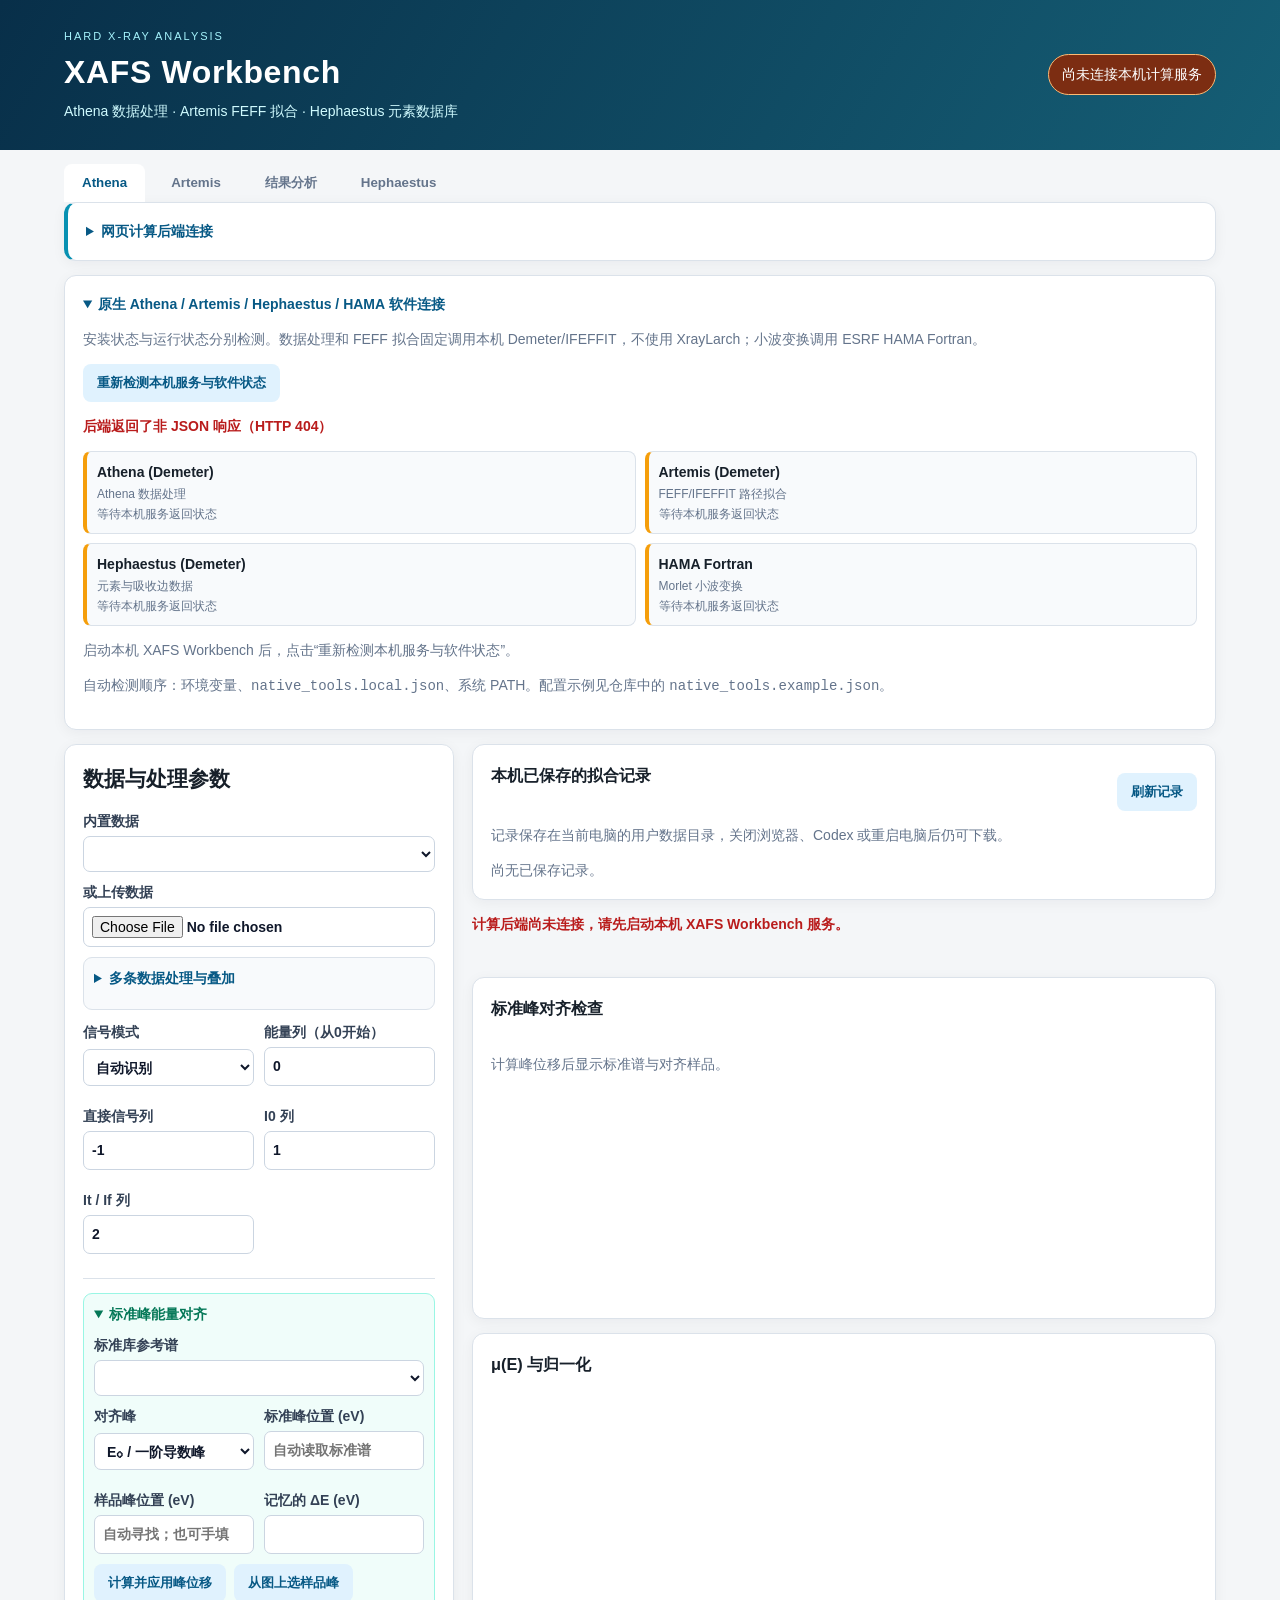
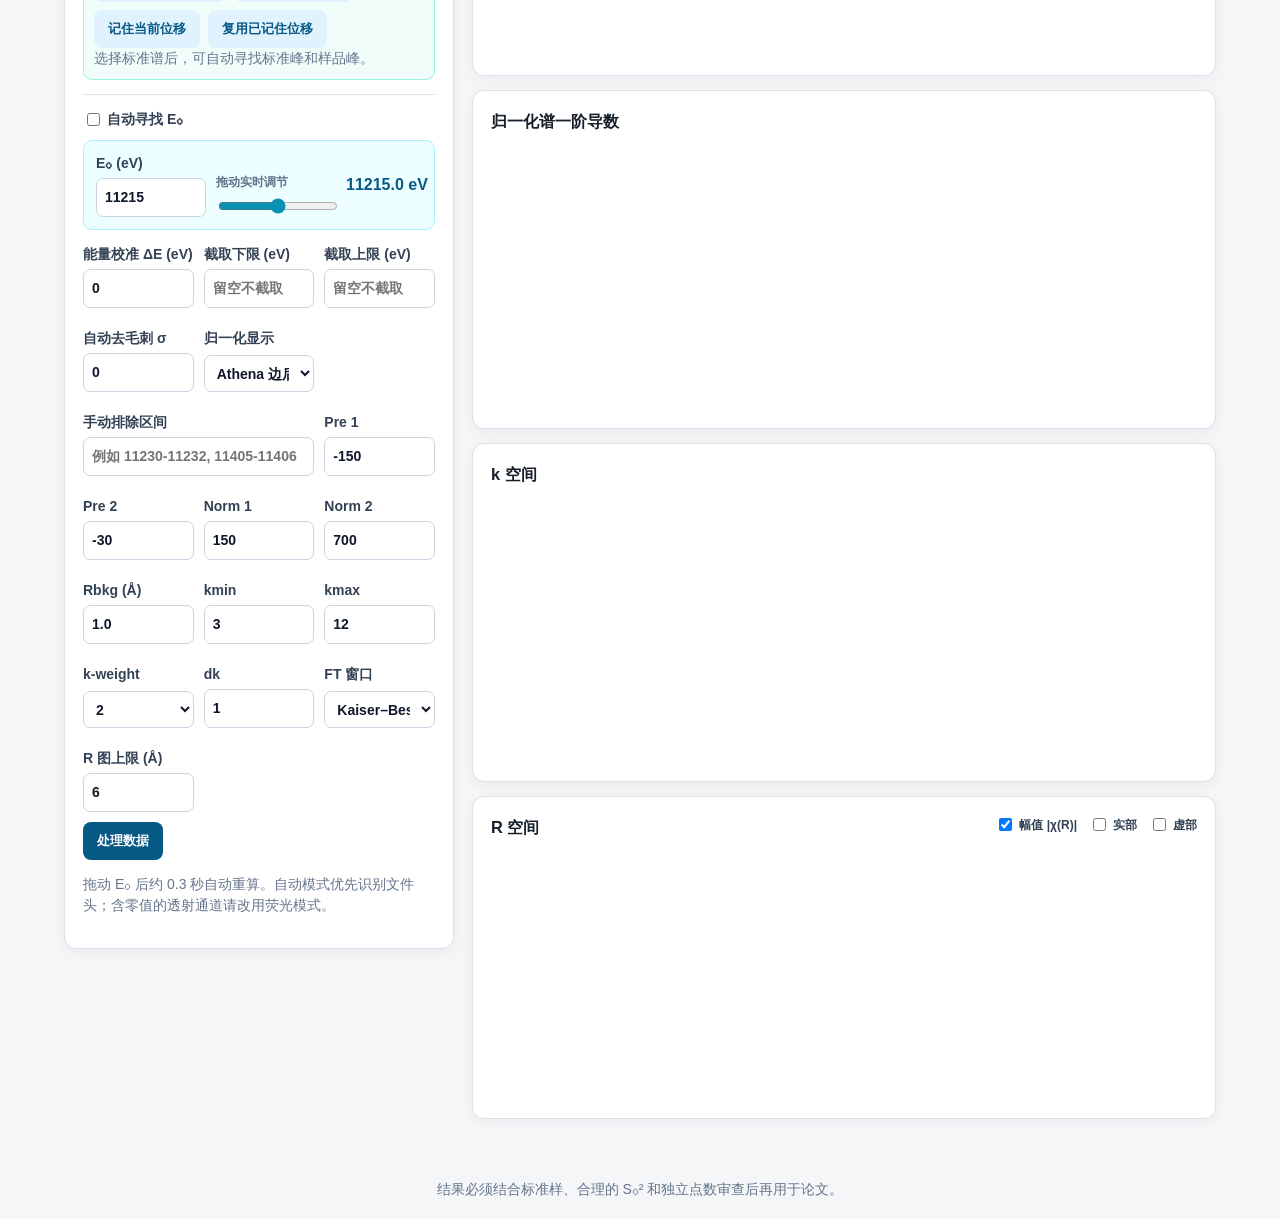
==== commit 62169103: "Auto-detect local XAFS services" ====
--- a/index.html
+++ b/index.html
@@ -4,7 +4,7 @@
   <meta charset="utf-8">
   <meta name="viewport" content="width=device-width, initial-scale=1">
   <title>XAFS Workbench</title>
-  <link rel="stylesheet" href="./static/style.css?v=31">
+  <link rel="stylesheet" href="./static/style.css?v=32">
 </head>
 <body>
   <header>
@@ -26,17 +26,17 @@
   <main>
     <section id="public-launch" class="card public-launch" hidden>
       <div>
-        <strong>公开网页可连接独立计算服务机</strong>
-        <p>浏览器无法在 GitHub Pages 内运行 Demeter/IFEFFIT 或 HAMA。请在一台 Windows 服务机完成安装并启动网络服务；同一网络中的其他电脑只需浏览器。</p>
+        <strong>公开网页将自动连接本机计算服务</strong>
+        <p>请先在当前 Windows 电脑启动 XAFS Workbench；网页会自动探测本机服务并读取 Athena、Artemis、Hephaestus 和 HAMA 状态。</p>
       </div>
       <div class="public-launch-actions">
         <a class="secondary" href="./XAFS-Workbench-Windows.zip" download>下载 Windows 便携包</a>
         <a class="primary" href="https://github.com/water0623/xafs-workbench-web/releases/latest" target="_blank" rel="noopener">下载独立桌面版 EXE</a>
         <a class="secondary" href="./docs/XAFS_Workbench_data_processing_and_staged_fitting_CN.pdf" target="_blank" rel="noopener">查看数据处理与拟合说明</a>
       </div>
-      <p class="hint">跨电脑使用：在装有 Demeter/IFEFFIT 的服务机运行 <code>run_xafs_workbench_network.ps1</code>，然后在其他电脑填写脚本显示的主机名地址和访问密钥。</p>
-    </section>
-    <details class="card web-connector" open>
+      <p class="hint">若当前电脑尚未运行服务，请双击 <code>launch_workbench.cmd</code> 或启动独立桌面版。跨电脑时请直接打开网络服务脚本显示的主机名网址。</p>
+    </section>
+    <details id="manual-backend-connector" class="card web-connector" hidden>
       <summary>网页计算后端连接</summary>
       <p class="hint">本机打开时使用当前页面服务。跨电脑时填写服务机脚本显示的地址，例如 <code>http://LAB-PC:8765</code>；访问密钥只保存在当前浏览器标签会话中。</p>
       <div class="backend-connect-row">
@@ -45,12 +45,12 @@
         <button id="save-api-base" class="primary" type="button">保存并连接</button>
         <button id="use-page-api" class="secondary" type="button">使用当前页面服务</button>
       </div>
-      <p id="api-base-message" class="message"></p>
     </details>
-    <details class="card native-connector">
+    <details class="card native-connector" open>
       <summary>原生 Athena / Artemis / Hephaestus / HAMA 软件连接</summary>
       <p class="hint">安装状态与运行状态分别检测。数据处理和 FEFF 拟合固定调用本机 Demeter/IFEFFIT，不使用 XrayLarch；小波变换调用 ESRF HAMA Fortran。</p>
-      <div class="toolbar"><button id="refresh-native-tools" class="secondary" type="button">刷新运行状态</button></div>
+      <div class="toolbar"><button id="refresh-native-tools" class="secondary" type="button">重新检测本机服务与软件状态</button></div>
+      <p id="api-base-message" class="message">正在自动检测本机计算服务…</p>
       <div id="native-tool-list" class="native-tool-list"></div>
       <p id="native-tool-message" class="message"></p>
       <p class="hint">自动检测顺序：环境变量、<code>native_tools.local.json</code>、系统 PATH。配置示例见仓库中的 <code>native_tools.example.json</code>。</p>
@@ -270,6 +270,6 @@
   </main>
 
   <footer>结果必须结合标准样、合理的 S₀² 和独立点数审查后再用于论文。</footer>
-  <script src="./static/app.js?v=31"></script>
+  <script src="./static/app.js?v=32"></script>
 </body>
 </html>
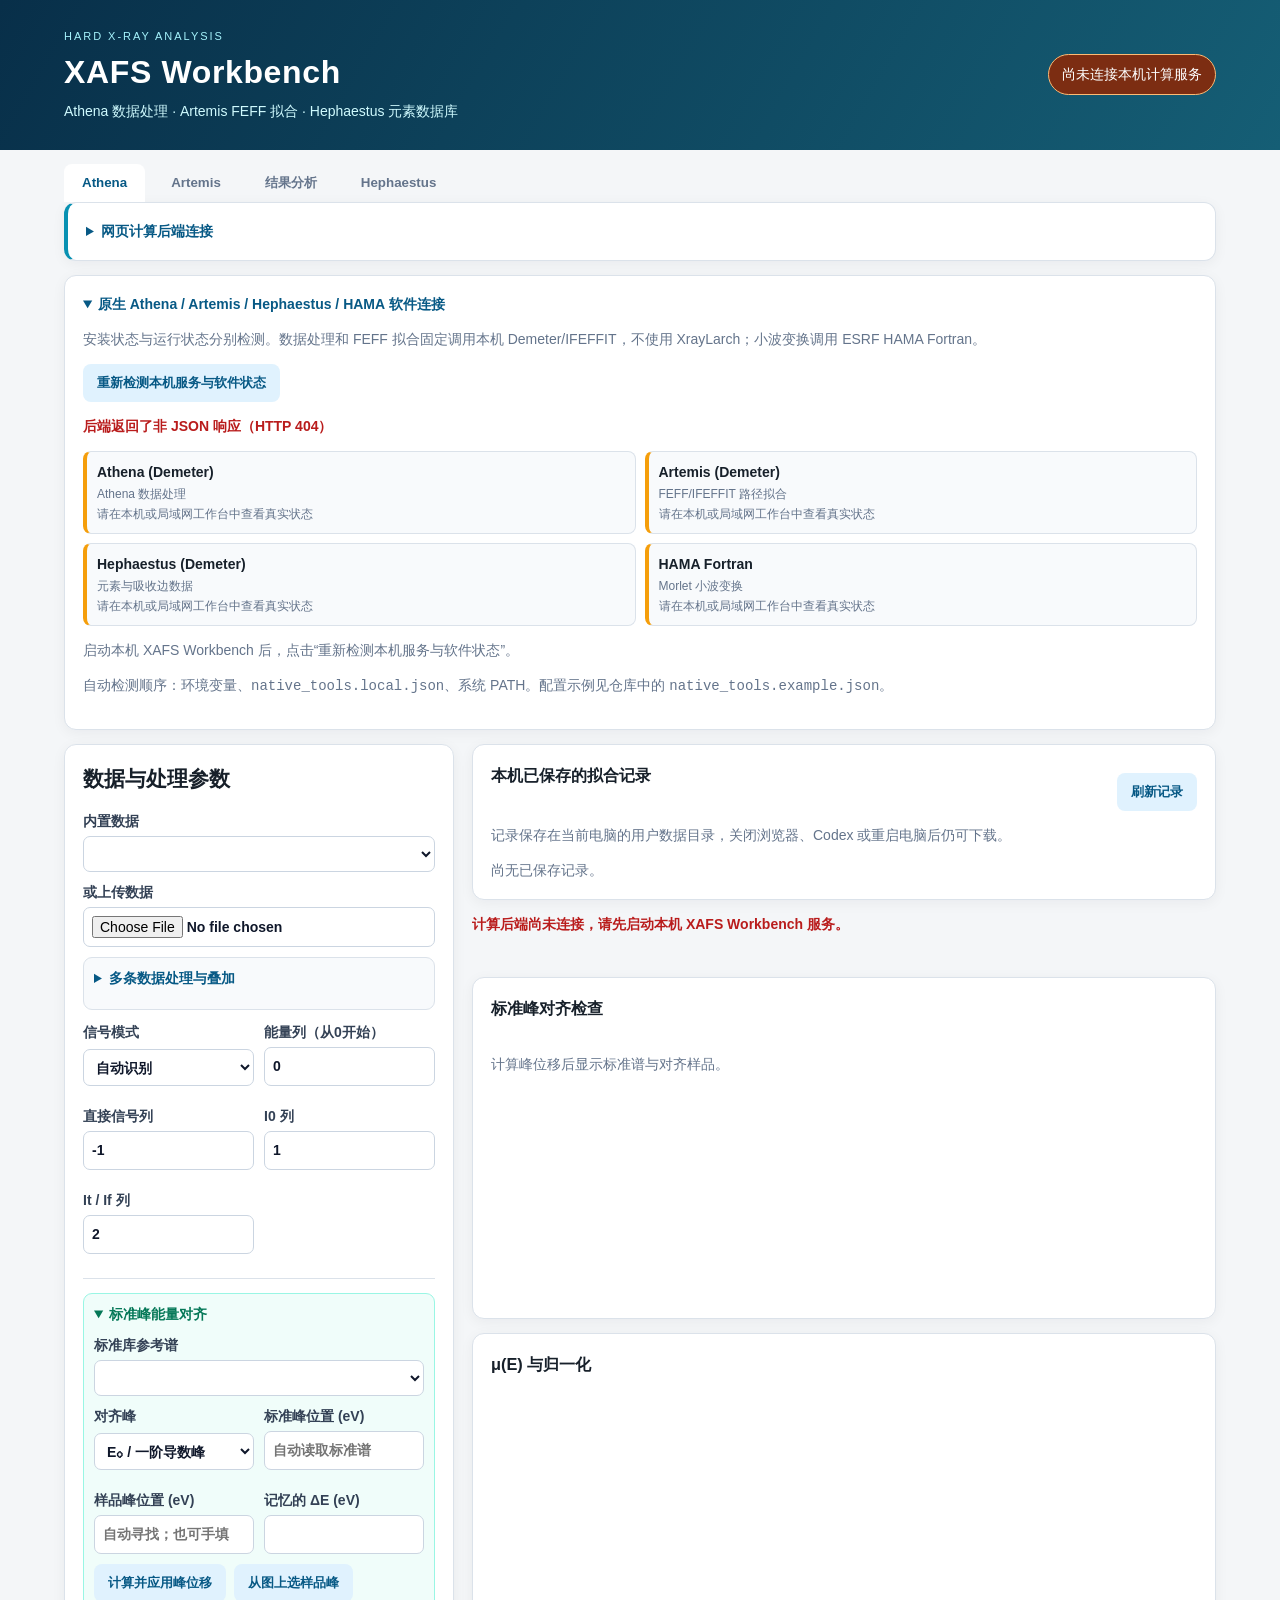
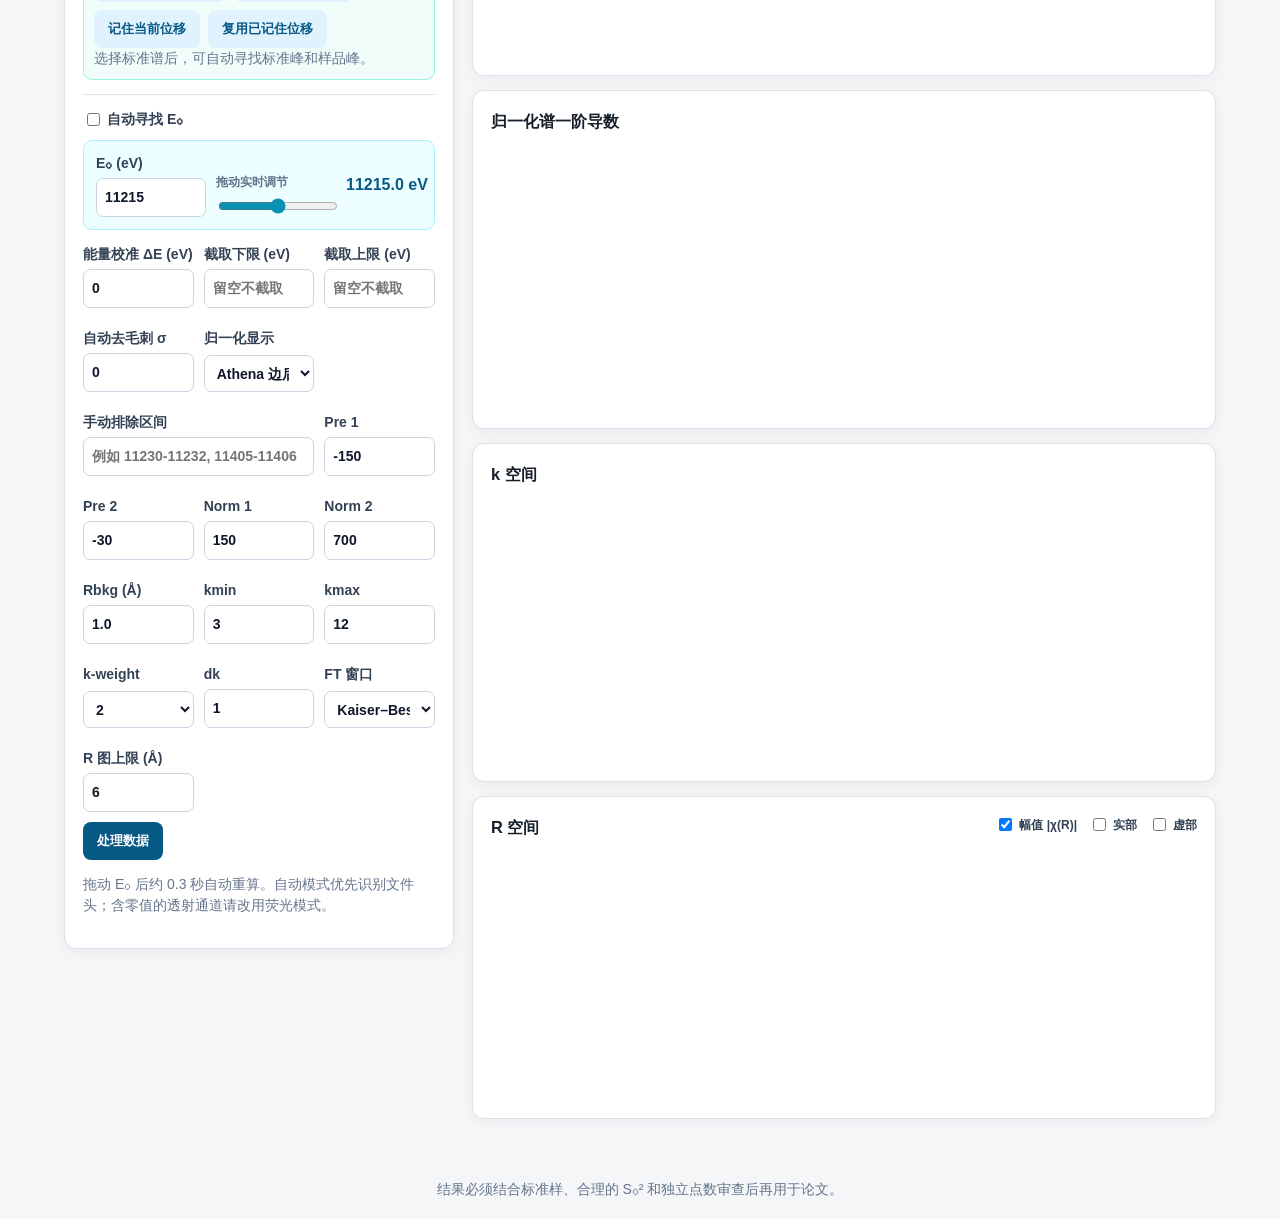
==== commit f26e6107: "Use direct local workbench navigation" ====
--- a/index.html
+++ b/index.html
@@ -4,7 +4,7 @@
   <meta charset="utf-8">
   <meta name="viewport" content="width=device-width, initial-scale=1">
   <title>XAFS Workbench</title>
-  <link rel="stylesheet" href="./static/style.css?v=32">
+  <link rel="stylesheet" href="./static/style.css?v=33">
 </head>
 <body>
   <header>
@@ -26,15 +26,16 @@
   <main>
     <section id="public-launch" class="card public-launch" hidden>
       <div>
-        <strong>公开网页将自动连接本机计算服务</strong>
-        <p>请先在当前 Windows 电脑启动 XAFS Workbench；网页会自动探测本机服务并读取 Athena、Artemis、Hephaestus 和 HAMA 状态。</p>
+        <strong>原生计算请进入本机或局域网工作台</strong>
+        <p>浏览器会阻止 HTTPS 公开页在后台读取本机服务。请先启动 XAFS Workbench，再用下面的按钮直接进入本机工作台；软件状态和全部处理功能会在该页面自动显示。</p>
       </div>
       <div class="public-launch-actions">
+        <a id="open-local-workbench" class="primary" href="http://127.0.0.1:8765/">打开本机工作台</a>
         <a class="secondary" href="./XAFS-Workbench-Windows.zip" download>下载 Windows 便携包</a>
-        <a class="primary" href="https://github.com/water0623/xafs-workbench-web/releases/latest" target="_blank" rel="noopener">下载独立桌面版 EXE</a>
+        <a class="secondary" href="https://github.com/water0623/xafs-workbench-web/releases/latest" target="_blank" rel="noopener">下载独立桌面版 EXE</a>
         <a class="secondary" href="./docs/XAFS_Workbench_data_processing_and_staged_fitting_CN.pdf" target="_blank" rel="noopener">查看数据处理与拟合说明</a>
       </div>
-      <p class="hint">若当前电脑尚未运行服务，请双击 <code>launch_workbench.cmd</code> 或启动独立桌面版。跨电脑时请直接打开网络服务脚本显示的主机名网址。</p>
+      <p class="hint">若按钮打不开，请先双击 <code>launch_workbench.cmd</code> 或启动独立桌面版。跨电脑使用时，请在服务机运行 <code>launch_network_workbench.cmd</code>，然后直接打开脚本显示的主机名网址，例如 <code>http://LAB-PC:8765</code>。</p>
     </section>
     <details id="manual-backend-connector" class="card web-connector" hidden>
       <summary>网页计算后端连接</summary>
@@ -50,7 +51,7 @@
       <summary>原生 Athena / Artemis / Hephaestus / HAMA 软件连接</summary>
       <p class="hint">安装状态与运行状态分别检测。数据处理和 FEFF 拟合固定调用本机 Demeter/IFEFFIT，不使用 XrayLarch；小波变换调用 ESRF HAMA Fortran。</p>
       <div class="toolbar"><button id="refresh-native-tools" class="secondary" type="button">重新检测本机服务与软件状态</button></div>
-      <p id="api-base-message" class="message">正在自动检测本机计算服务…</p>
+      <p id="api-base-message" class="message">正在连接计算服务…</p>
       <div id="native-tool-list" class="native-tool-list"></div>
       <p id="native-tool-message" class="message"></p>
       <p class="hint">自动检测顺序：环境变量、<code>native_tools.local.json</code>、系统 PATH。配置示例见仓库中的 <code>native_tools.example.json</code>。</p>
@@ -270,6 +271,6 @@
   </main>
 
   <footer>结果必须结合标准样、合理的 S₀² 和独立点数审查后再用于论文。</footer>
-  <script src="./static/app.js?v=32"></script>
+  <script src="./static/app.js?v=33"></script>
 </body>
 </html>
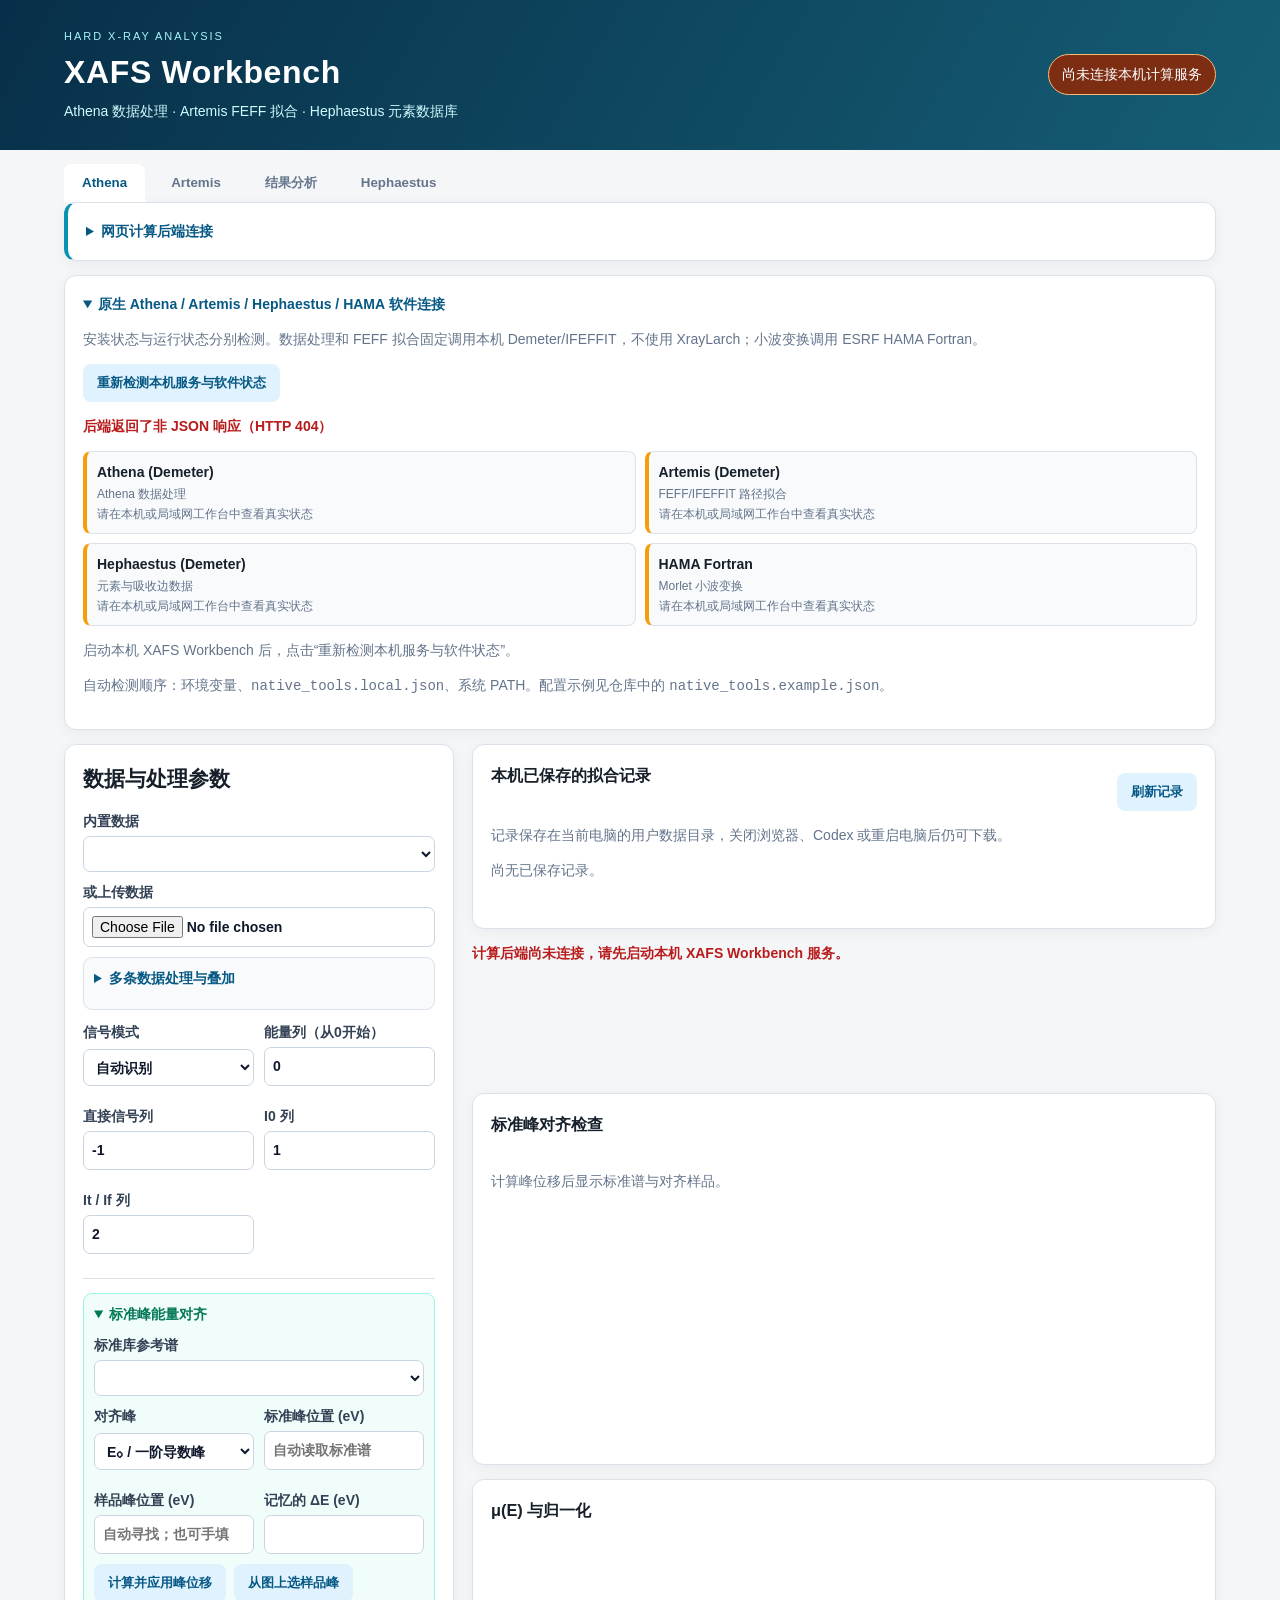
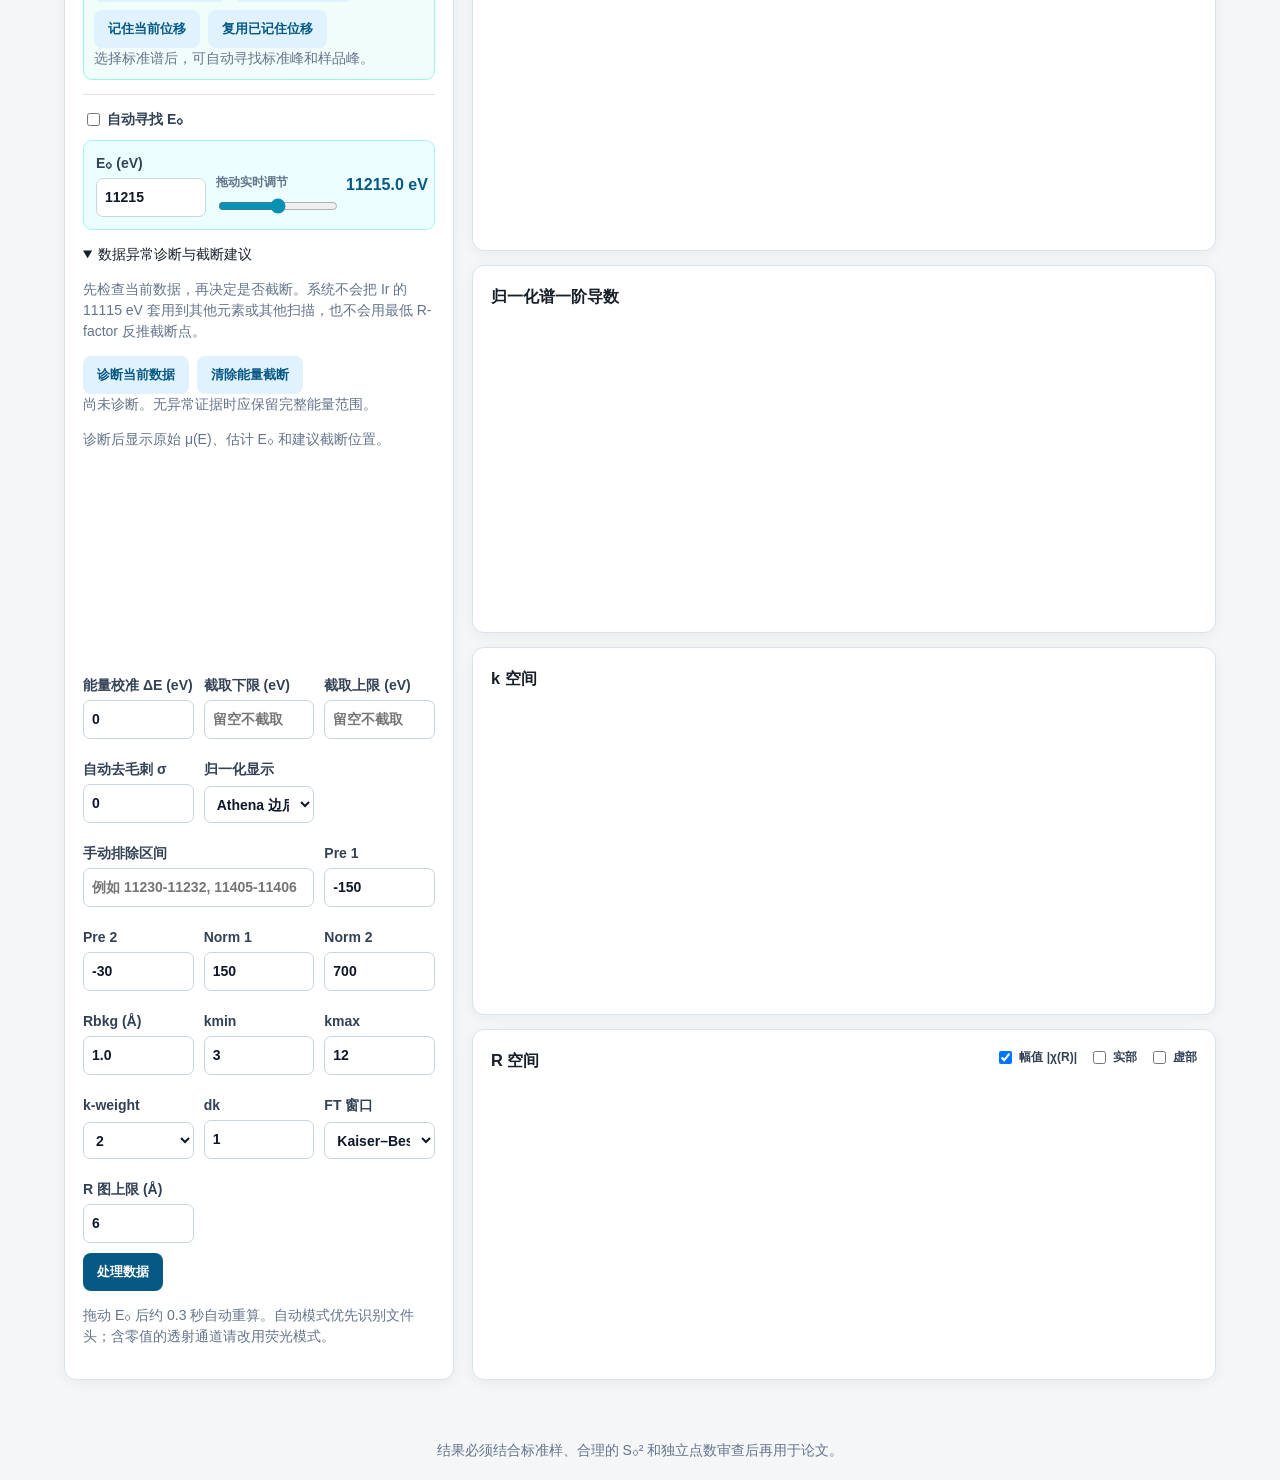
==== commit e93ad3b5: "fix: prevent blank local workbench launch" ====
--- a/index.html
+++ b/index.html
@@ -1,276 +1,290 @@
-<!doctype html>
-<html lang="zh-CN">
-<head>
-  <meta charset="utf-8">
-  <meta name="viewport" content="width=device-width, initial-scale=1">
-  <title>XAFS Workbench</title>
-  <link rel="stylesheet" href="./static/style.css?v=33">
-</head>
-<body>
-  <header>
-    <div>
-      <p class="eyebrow">Hard X-ray Analysis</p>
-      <h1>XAFS Workbench</h1>
-      <p class="subtitle">Athena 数据处理 · Artemis FEFF 拟合 · Hephaestus 元素数据库</p>
-    </div>
-    <div id="backend-status" class="status">正在检查计算后端…</div>
-  </header>
-
-  <nav>
-    <button class="tab active" data-tab="athena">Athena</button>
-    <button class="tab" data-tab="artemis">Artemis</button>
-    <button class="tab" data-tab="analysis">结果分析</button>
-    <button class="tab" data-tab="hephaestus">Hephaestus</button>
-  </nav>
-
-  <main>
-    <section id="public-launch" class="card public-launch" hidden>
-      <div>
-        <strong>原生计算请进入本机或局域网工作台</strong>
-        <p>浏览器会阻止 HTTPS 公开页在后台读取本机服务。请先启动 XAFS Workbench，再用下面的按钮直接进入本机工作台；软件状态和全部处理功能会在该页面自动显示。</p>
-      </div>
+<!doctype html>
+<html lang="zh-CN">
+<head>
+  <meta charset="utf-8">
+  <meta name="viewport" content="width=device-width, initial-scale=1">
+  <title>XAFS Workbench</title>
+  <link rel="stylesheet" href="./static/style.css?v=35">
+</head>
+<body>
+  <header>
+    <div>
+      <p class="eyebrow">Hard X-ray Analysis</p>
+      <h1>XAFS Workbench</h1>
+      <p class="subtitle">Athena 数据处理 · Artemis FEFF 拟合 · Hephaestus 元素数据库</p>
+    </div>
+    <div id="backend-status" class="status">正在检查计算后端…</div>
+  </header>
+
+  <nav>
+    <button class="tab active" data-tab="athena">Athena</button>
+    <button class="tab" data-tab="artemis">Artemis</button>
+    <button class="tab" data-tab="analysis">结果分析</button>
+    <button class="tab" data-tab="hephaestus">Hephaestus</button>
+  </nav>
+
+  <main>
+    <section id="public-launch" class="card public-launch" hidden>
+      <div>
+        <strong>启动本机工作台后自动匹配四个原生程序</strong>
+        <p>Windows 工作台启动后会自动搜索 Athena、Artemis、Hephaestus 和 HAMA，并启用下方全部数据处理功能。GitHub 公开页只提供安全入口，不会把实验数据提交到网站。</p>
+      </div>
       <div class="public-launch-actions">
         <a id="open-local-workbench" class="primary" href="http://127.0.0.1:8765/">打开本机工作台</a>
-        <a class="secondary" href="./XAFS-Workbench-Windows.zip" download>下载 Windows 便携包</a>
-        <a class="secondary" href="https://github.com/water0623/xafs-workbench-web/releases/latest" target="_blank" rel="noopener">下载独立桌面版 EXE</a>
+        <a id="download-desktop-workbench" class="secondary" href="https://github.com/water0623/xafs-workbench-web/releases/latest/download/XAFS-Workbench-Windows-Standalone.zip">下载 Windows 桌面版（推荐）</a>
+        <a class="secondary" href="./XAFS-Workbench-Windows.zip" download>下载 Python 便携包</a>
         <a class="secondary" href="./docs/XAFS_Workbench_data_processing_and_staged_fitting_CN.pdf" target="_blank" rel="noopener">查看数据处理与拟合说明</a>
       </div>
-      <p class="hint">若按钮打不开，请先双击 <code>launch_workbench.cmd</code> 或启动独立桌面版。跨电脑使用时，请在服务机运行 <code>launch_network_workbench.cmd</code>，然后直接打开脚本显示的主机名网址，例如 <code>http://LAB-PC:8765</code>。</p>
-    </section>
-    <details id="manual-backend-connector" class="card web-connector" hidden>
-      <summary>网页计算后端连接</summary>
-      <p class="hint">本机打开时使用当前页面服务。跨电脑时填写服务机脚本显示的地址，例如 <code>http://LAB-PC:8765</code>；访问密钥只保存在当前浏览器标签会话中。</p>
-      <div class="backend-connect-row">
-        <label>服务机地址<input id="api-base-url" type="url" placeholder="http://LAB-PC:8765" spellcheck="false"></label>
-        <label>访问密钥<input id="api-access-token" type="password" autocomplete="off" spellcheck="false"></label>
-        <button id="save-api-base" class="primary" type="button">保存并连接</button>
-        <button id="use-page-api" class="secondary" type="button">使用当前页面服务</button>
-      </div>
-    </details>
-    <details class="card native-connector" open>
-      <summary>原生 Athena / Artemis / Hephaestus / HAMA 软件连接</summary>
-      <p class="hint">安装状态与运行状态分别检测。数据处理和 FEFF 拟合固定调用本机 Demeter/IFEFFIT，不使用 XrayLarch；小波变换调用 ESRF HAMA Fortran。</p>
-      <div class="toolbar"><button id="refresh-native-tools" class="secondary" type="button">重新检测本机服务与软件状态</button></div>
-      <p id="api-base-message" class="message">正在连接计算服务…</p>
-      <div id="native-tool-list" class="native-tool-list"></div>
-      <p id="native-tool-message" class="message"></p>
-      <p class="hint">自动检测顺序：环境变量、<code>native_tools.local.json</code>、系统 PATH。配置示例见仓库中的 <code>native_tools.example.json</code>。</p>
-    </details>
-    <section id="athena" class="panel active">
-      <div class="layout">
-        <form id="process-form" class="card controls">
-          <h2>数据与处理参数</h2>
-          <label>内置数据<select name="dataset" class="dataset-select"></select></label>
-          <label>或上传数据<input type="file" name="data_file"></label>
-          <details class="multi-builder">
-            <summary>多条数据处理与叠加</summary>
-            <label>内置数据（Ctrl/Shift 多选）<select id="athena-multi-datasets" multiple size="8"></select></label>
-            <label>或一次上传多条数据<input id="athena-multi-files" type="file" multiple></label>
-            <div class="toolbar"><button id="run-athena-multi" class="secondary" type="button">处理并叠加显示</button><button id="clear-athena-multi" class="secondary" type="button">清除叠加</button></div>
-            <div id="multi-message" class="message"></div>
-          </details>
-          <div class="grid two">
-            <label>信号模式<select name="signal_mode"><option value="auto">自动识别</option><option value="direct">直接 μ(E) 列</option><option value="transmission">透射 ln(I0/It)</option><option value="fluorescence">荧光 If/I0</option></select></label>
-            <label>能量列（从0开始）<input name="energy_column" value="0" type="number"></label>
-            <label>直接信号列<input name="signal_column" value="-1" type="number"></label>
-            <label>I0 列<input name="i0_column" value="1" type="number"></label>
-            <label>It / If 列<input name="it_if_column" value="2" type="number"></label>
-          </div>
-          <div class="divider"></div>
-          <details class="calibration-builder" open>
-            <summary>标准峰能量对齐</summary>
-            <label>标准库参考谱<select id="reference-dataset" name="reference_dataset" class="dataset-select"></select></label>
-            <div class="grid two">
-              <label>对齐峰<select id="peak-mode" name="peak_mode"><option value="e0">E₀ / 一阶导数峰</option><option value="white_line">白线峰</option></select></label>
-              <label>标准峰位置 (eV)<input id="reference-peak" name="reference_peak" type="number" step="0.01" placeholder="自动读取标准谱"></label>
-              <label>样品峰位置 (eV)<input id="sample-peak" name="sample_peak" type="number" step="0.01" placeholder="自动寻找；也可手填"></label>
-              <label>记忆的 ΔE (eV)<input id="remembered-shift" type="number" step="0.01" readonly></label>
-            </div>
-            <div class="toolbar">
-              <button id="calculate-alignment" class="secondary" type="button">计算并应用峰位移</button>
-              <button id="pick-sample-peak" class="secondary" type="button">从图上选样品峰</button>
-              <button id="remember-shift" class="secondary" type="button">记住当前位移</button>
-              <button id="reuse-shift" class="secondary" type="button">复用已记住位移</button>
-            </div>
-            <div id="alignment-message" class="message">选择标准谱后，可自动寻找标准峰和样品峰。</div>
-          </details>
-          <div class="divider"></div>
-          <label class="check"><input name="auto_e0" type="checkbox">自动寻找 E₀</label>
-          <div class="e0-control">
-            <label>E₀ (eV)<input id="e0-number" name="e0" value="11215" type="number" step="0.1"></label>
-            <label class="slider-label">拖动实时调节<input id="e0-slider" type="range" min="11180" max="11250" value="11215" step="0.1"></label>
-            <output id="e0-live-value">11215.0 eV</output>
-          </div>
-          <div class="grid three">
-            <label>能量校准 ΔE (eV)<input name="energy_shift" value="0" type="number" step="0.1"></label>
-            <label>截取下限 (eV)<input name="energy_min" placeholder="留空不截取" type="number" step="0.1"></label>
-            <label>截取上限 (eV)<input name="energy_max" placeholder="留空不截取" type="number" step="0.1"></label>
-            <label>自动去毛刺 σ<input name="deglitch_sigma" value="0" type="number" step="0.5" min="0"></label>
-            <label>归一化显示<select name="flatten"><option value="true" selected>Athena 边后扁平化</option><option value="false">普通 norm（保留边后斜率）</option></select></label>
-            <label class="span-two">手动排除区间<input name="exclude_ranges" placeholder="例如 11230-11232, 11405-11406"></label>
-            <label>Pre 1<input name="pre1" value="-150" type="number"></label>
-            <label>Pre 2<input name="pre2" value="-30" type="number"></label>
-            <label>Norm 1<input name="norm1" value="150" type="number"></label>
-            <label>Norm 2<input name="norm2" value="700" type="number"></label>
-            <label>Rbkg (Å)<input name="rbkg" value="1.0" type="number" step="0.05"></label>
-            <label>kmin<input name="kmin" value="3" type="number" step="0.1"></label>
-            <label>kmax<input name="kmax" value="12" type="number" step="0.1"></label>
-            <label>k-weight<select name="kweight"><option>1</option><option selected>2</option><option>3</option></select></label>
-            <label>dk<input name="dk" value="1" type="number" step="0.1"></label>
-            <label>FT 窗口<select name="window"><option value="kaiser" selected>Kaiser–Bessel（Athena）</option><option value="hanning">Hanning</option></select></label>
-            <label>R 图上限 (Å)<input id="r-plot-max" value="6" type="number" min="2" max="15" step="0.5"></label>
-          </div>
-          <button class="primary" type="submit">处理数据</button>
-          <p class="hint">拖动 E₀ 后约 0.3 秒自动重算。自动模式优先识别文件头；含零值的透射通道请改用荧光模式。</p>
-        </form>
-
-        <div class="results">
-          <article class="card"><div class="plot-heading"><h3>本机已保存的拟合记录</h3><button id="refresh-fit-history" class="secondary" type="button">刷新记录</button></div><p class="hint">记录保存在当前电脑的用户数据目录，关闭浏览器、Codex 或重启电脑后仍可下载。</p><div id="recent-fit-list" class="message">尚无已保存记录。</div></article>
-          <div id="athena-message" class="message">选择数据并运行处理。</div>
-          <div class="toolbar"><button id="download-energy" class="secondary" hidden>下载归一化 CSV</button><button id="download-project" class="secondary" hidden>保存处理项目 JSON</button><button id="send-to-fit" class="secondary" hidden>传递到 Artemis 拟合</button></div>
-          <div class="metrics" id="athena-metrics"></div>
-          <article class="card"><h3>标准峰对齐检查</h3><div id="alignment-summary" class="range-summary"></div><div id="plot-alignment" class="plot"><p class="hint">计算峰位移后显示标准谱与对齐样品。</p></div></article>
-          <article class="card"><h3>μ(E) 与归一化</h3><div id="energy-ranges" class="range-summary"></div><div id="plot-energy" class="plot"></div></article>
-          <article class="card"><h3>归一化谱一阶导数</h3><div id="plot-derivative" class="plot"></div></article>
-          <article class="card"><h3>k 空间</h3><div id="plot-k" class="plot"></div></article>
-          <article class="card"><div class="plot-heading"><h3>R 空间</h3><div class="plot-options"><label class="check"><input id="show-r-mag" type="checkbox" checked>幅值 |χ(R)|</label><label class="check"><input id="show-r-real" type="checkbox">实部</label><label class="check"><input id="show-r-imag" type="checkbox">虚部</label></div></div><div id="plot-r" class="plot"></div></article>
-          <article id="multi-results" class="card" hidden><h3>多谱处理结果</h3><div id="multi-table"></div><h4>归一化谱叠加</h4><div id="plot-multi-energy" class="plot"></div><h4>k 空间叠加</h4><div id="plot-multi-k" class="plot"></div><h4>R 空间幅值叠加</h4><div id="plot-multi-r" class="plot"></div></article>
-        </div>
-      </div>
-    </section>
-
-    <section id="artemis" class="panel">
-      <div class="layout">
-        <form id="fit-form" class="card controls">
-          <h2>FEFF 路径拟合</h2>
-          <p id="fit-source" class="fit-source">尚未传递处理结果；拟合时将读取 Athena 当前数据及全部预处理参数。</p>
-          <section class="manager-panel">
-            <h3>拟合参数智能管理器</h3>
-            <input name="s02_source" type="hidden" value="manual">
-            <div class="grid two"><label>拟合模式<select id="fit-mode" name="fit_mode"><option value="standard">标准样标定 S₀²</option><option value="unknown" selected>未知样品拟合</option><option value="advanced">高级自定义约束</option></select></label><label>拟合策略<select name="smart_fit"><option value="true" selected>智能分阶段拟合</option><option value="false">单次拟合</option></select></label></div>
-            <label>σ² 温度审查<select name="temperature_profile"><option value="low">低温：0.002–0.006 Å²</option><option value="room" selected>室温：0.003–0.010 Å²</option><option value="high">高温：0.006–0.015 Å²</option><option value="general">通用：0.001–0.020 Å²</option></select></label>
-            <div class="saved-calibration">已保存的 S₀²：<strong id="saved-s02">尚未标定</strong></div>
-            <div class="toolbar"><button id="apply-saved-s02" class="secondary" type="button">应用已标定 S₀²</button><button id="save-fitted-s02" class="secondary" type="button" disabled>保存本次 S₀²</button></div>
-            <p class="hint">标准样：固定已知 CN，逐步拟合 ΔE₀/ΔR、σ²、S₀²；未知样：固定标定的 S₀²，先拟合第一壳，再逐壳加入路径。每条路径的 shell 可在下方修改。</p>
-            <div class="fit-guidance"><strong>经验审查范围</strong><span>S₀²：优选 0.80–1.00，通用 0.75–1.05</span><span>|ΔE₀|：≤10 eV，优选 ≤5 eV</span><span>|ΔR|：≤0.10 Å，优选 ≤0.05 Å</span><small>这是复核建议，不是所有材料通用的硬边界。</small></div>
-          </section>
-          <details class="feff-builder" open>
-            <summary>CIF → FEFF 路径</summary>
-            <label>CIF 结构文件<input id="cif-file" name="cif_file" type="file" accept=".cif"></label>
-            <div class="grid three">
-              <label>吸收原子<input name="absorber" value="Ir" maxlength="2"></label>
-              <label>吸收边<select name="edge"><option>L3</option><option>L2</option><option>L1</option><option>K</option></select></label>
-              <label>团簇半径 (Å)<input name="cluster_radius" value="7" type="number" min="3" max="12" step="0.5"></label>
-            </div>
-            <input id="feff-result-id" name="feff_result_id" type="hidden">
-            <input id="feff-path-names" name="feff_path_names" type="hidden" value="[]">
-            <div class="toolbar"><button id="run-feff" class="primary" type="button">生成并传递 FEFF 路径</button><button id="download-feff" class="secondary" type="button" hidden>下载 FEFF 路径包</button></div>
-            <div id="feff-message" class="message"></div>
-            <div id="generated-feff-paths" class="feff-path-list" hidden></div>
-          </details>
-          <div class="divider"></div>
-          <label>或手工选择 FEFF 路径文件<input id="path-files" name="path_files" type="file" multiple accept=".dat"></label>
-          <div class="grid two"><label>参数预设<select id="fit-preset"><option value="auto">自动判断</option><option value="unknown">未知样品：固定 S₀²</option><option value="ir_foil">Ir foil：固定 CN=12，拟合 S₀²</option><option value="iro2">IrO₂：第一壳 Ir–O，CN≈6</option></select></label><button id="apply-fit-preset" class="secondary compact-button" type="button">应用预设</button></div>
-          <button id="suggest-fit" class="secondary" type="button">重新读取路径建议</button>
-          <div id="suggest-message" class="message">建议值只是拟合起点，路径选择与物理约束仍需人工判断。</div>
-          <div id="path-editor" class="path-editor"></div>
-          <details class="advanced-json"><summary>查看自动生成的路径 JSON</summary><textarea id="path-settings" name="path_settings" rows="12" readonly>[]</textarea></details>
-          <div class="divider"></div>
-          <h3>全局 GDS 参数</h3>
-          <div class="parameter-card">
-            <strong>S₀² 振幅缩减因子</strong>
-            <div class="grid three"><label>初值<input name="s02" value="0.85" type="number" step="any"></label><label>下限<input name="s02_min" value="0.5" type="number" step="any"></label><label>上限<input name="s02_max" value="1.2" type="number" step="any"></label></div>
-            <label class="check"><input name="s02_vary" type="checkbox">允许变化（取消勾选即固定为初值）</label>
-          </div>
-          <div class="parameter-card">
-            <strong>ΔE₀ 能量修正</strong>
-            <div class="grid three"><label>初值 (eV)<input name="de0" value="0.00" type="number" step="0.01"></label><label>下限<input name="de0_min" value="-10" type="number" step="0.01"></label><label>上限<input name="de0_max" value="10" type="number" step="0.01"></label></div>
-            <label class="check"><input name="de0_vary" type="checkbox" checked>允许变化（取消勾选即固定为初值）</label>
-          </div>
-          <h3>拟合与变换范围</h3>
-          <div class="grid two">
-            <label>拟合空间<select name="fitspace"><option value="r">R space（限定 R，K 继承 Athena）</option><option value="k">K space（限定 K）</option></select></label>
-            <label>拟合 k-weight<select name="fit_kweights"><option value="2" selected>k²（默认）</option><option value="1">k¹</option><option value="3">k³</option><option value="1,2">联合 k¹+k²</option><option value="2,3">联合 k²+k³</option><option value="1,2,3">联合 k¹+k²+k³</option></select></label>
-            <label id="fit-kmin-field">拟合 kmin (Å⁻¹)<input name="fit_kmin" value="3.0" type="number" min="0" step="0.1"></label>
-            <label id="fit-kmax-field">拟合 kmax (Å⁻¹)<input name="fit_kmax" value="12.0" type="number" min="0" step="0.1"></label>
-            <label id="fit-rmin-field">拟合 Rmin (Å)<input name="rmin" value="1.0" type="number" min="0" step="0.1"></label>
-            <label id="fit-rmax-field">拟合 Rmax (Å)<input name="rmax" value="3.5" type="number" min="0" step="0.1"></label>
-            <label>k 窗口边宽 dk<input name="fit_dk" value="1.0" type="number" step="0.1"></label>
-            <label>k 窗口<select name="fit_window"><option value="kaiser" selected>Kaiser–Bessel</option><option value="hanning">Hanning</option></select></label>
-            <label>R 窗口<select name="fit_rwindow"><option value="hanning" selected>Hanning</option><option value="kaiser">Kaiser–Bessel</option></select></label>
-            <label>小波 k-weight<select name="wavelet_kweight"><option>1</option><option selected>2</option><option>3</option></select></label>
-            <label>小波 R 上限<input name="wavelet_rmax" value="6" type="number" min="2" max="10" step="0.5"></label>
-            <label>小波后端<select name="wavelet_backend"><option value="hama" selected>HAMA Morlet</option></select></label>
-            <label id="hama-kappa-field">HAMA κ<input name="wavelet_kappa" value="10" type="number" min="1" max="40" step="0.5"></label>
-            <label id="hama-sigma-field">HAMA σ<input name="wavelet_sigma" value="1" type="number" min="0.1" max="5" step="0.1"></label>
-          </div>
-          <p id="fit-range-mode-hint" class="hint"></p>
-          <div id="fit-field-errors" class="field-error-summary" hidden></div>
-          <input id="fit-max-shell" name="fit_max_shell" type="hidden">
-          <section class="shell-fit-wizard"><strong>逐壳拟合</strong><label>第二壳拟合空间<select id="second-shell-fitspace"><option value="r" selected>R space</option><option value="k">k space</option></select></label><div class="toolbar"><button id="fit-first-shell" class="secondary" type="button">① 仅拟合第一壳</button><button id="fit-second-shell" class="secondary" type="button">② 回填后加入第二壳拟合</button><button id="fit-all-shells" class="secondary" type="button">拟合全部已选壳层</button></div><p id="shell-fit-status" class="hint">第一壳完成后会自动回填参数；第二步可选择 R 或 k 空间。</p></section>
-          <button class="primary" type="submit">运行 FEFF 拟合</button>
-        </form>
-        <div class="results">
-          <div id="fit-message" class="message">上传 FEFF 路径后运行拟合。</div>
-          <div id="fit-warnings"></div>
-          <article class="card"><h3>智能拟合过程</h3><div id="fit-manager-decisions"></div><div id="fit-stage-table"></div></article>
-          <div class="metrics" id="fit-metrics"></div>
-          <article class="card"><h3>能量空间：Athena 处理结果与 FEFF 拟合投影</h3><p class="hint">显示原始 μ(E)、flattened 归一化谱、前边线和后边线；红线为 FEFF 拟合数据，仅覆盖实际 EXAFS 拟合能区。FEFF 不拟合完整 μ(E)/XANES 白线。</p><div id="plot-fit-energy" class="plot"></div><button class="secondary plot-svg-download" data-plot="plot-fit-energy" data-name="athena_energy_with_feff_fit.svg" type="button">下载能量空间图 SVG</button></article>
-          <article class="card"><h3>K 空间：实验谱与拟合谱叠加</h3><div id="plot-fit" class="plot"></div><button class="secondary plot-svg-download" data-plot="plot-fit" data-name="k_space_experimental_fit.svg" type="button">下载 K 空间图 SVG</button></article>
-          <article class="card"><h3>R 空间：实验谱与拟合谱叠加</h3><div id="plot-fit-r" class="plot"></div><button class="secondary plot-svg-download" data-plot="plot-fit-r" data-name="r_space_experimental_fit.svg" type="button">下载 R 空间图 SVG</button></article>
-          <article class="card"><h3>拟合参数</h3><div id="global-fit-table"></div><div id="fit-table"></div><div id="fit-download-addresses" class="toolbar" hidden><button id="fit-data-url" class="primary api-download" data-name="fit-data.csv" type="button">下载原始/拟合数据 CSV</button><button id="fit-wavelet-url" class="secondary api-download" data-name="wavelet.zip" type="button">下载小波数据 ZIP</button><button id="fit-package-url" class="secondary api-download" data-name="fit-result.zip" type="button">下载完整结果 ZIP</button></div><div class="toolbar"><button id="download-fit-package" class="primary" hidden>下载完整拟合数据包 ZIP</button><button id="download-fit" class="secondary" hidden>下载参数 CSV</button><button id="download-fit-curves" class="secondary" hidden>下载实验/拟合数据 CSV</button><button id="download-fit-json" class="secondary" hidden>下载完整结果 JSON</button></div></article>
-          <article class="card"><h3>参数物理范围审查</h3><div class="assessment-legend"><span class="assessment-ok">● 范围内</span><span class="assessment-warning">● 建议复核</span><span class="assessment-danger">● 明显异常</span></div><div id="fit-assessment"></div><button id="refill-fit-values" class="secondary" type="button" disabled>把本次结果回填为新初值</button><p class="hint">回填后仍可手工调整初值、上下限或固定状态，再点击“运行 FEFF 拟合”。</p></article>
-          <article class="card artemis-report"><h3>Artemis 风格拟合结果</h3><div id="artemis-fit-summary"></div><h4>Variables（GDS）</h4><div id="artemis-variable-table"></div><h4>Paths</h4><div id="artemis-path-table"></div><h4>论文格式路径参数表</h4><div id="paper-fit-table"></div><div id="paper-fit-notes" class="paper-notes"></div></article>
-          <article class="card"><h3 id="wavelet-title">HAMA Morlet 小波变换</h3><p id="wavelet-description" class="hint">横轴 k，纵轴 R，颜色表示小波幅值；实验与拟合使用相同色标。默认 κ=10、σ=1。</p><div class="wavelet-grid"><figure><figcaption>实验数据</figcaption><canvas id="wavelet-data"></canvas></figure><figure><figcaption>拟合数据</figcaption><canvas id="wavelet-model"></canvas></figure></div></article>
-          <article class="card"><h3>主要参数相关性</h3><div id="correlation-table"></div></article>
-          <details class="card"><summary>完整 FEFFIT 报告</summary><pre id="fit-report"></pre></details>
-        </div>
-      </div>
-    </section>
-
-    <section id="analysis" class="panel">
-      <div class="layout">
-        <form id="analysis-form" class="card controls">
-          <h2>XANES 与批量分析</h2>
-          <p class="hint">样品和预处理参数沿用 Athena 页。LCF 前应先确认参考谱已使用同一能量标尺和归一化参数。</p>
-          <label>LCF 参考谱 1<select name="ref1" class="dataset-select"></select></label>
-          <label>LCF 参考谱 2<select name="ref2" class="dataset-select"></select></label>
-          <div class="grid two">
-            <label>LCF 能量下限<input name="lcf_emin" value="11200" type="number" step="0.1"></label>
-            <label>LCF 能量上限<input name="lcf_emax" value="11285" type="number" step="0.1"></label>
-          </div>
-          <label class="check"><input name="sum_to_one" type="checkbox" checked>组分之和约束为 1</label>
-          <button class="primary" type="submit">运行 XANES / LCF 分析</button>
-          <div class="divider"></div>
-          <label>批量样品（Ctrl/Shift 多选）<select id="batch-datasets" multiple size="12"></select></label>
-          <div class="grid two">
-            <label>批量统一 ΔE (eV)<input id="batch-energy-shift" type="number" step="0.01" value="0"></label>
-            <button id="batch-use-remembered" class="secondary compact-button" type="button">使用记忆位移</button>
-          </div>
-          <button id="run-batch" class="secondary" type="button">生成批量质量汇总</button>
-          <button id="download-standardized-batch" class="primary" type="button">批量标准化并下载 ZIP</button>
-        </form>
-        <div class="results">
-          <div id="analysis-message" class="message">选择两个参考谱进行线性组合拟合。</div>
-          <div class="metrics" id="analysis-metrics"></div>
-          <article class="card"><h3>XANES 与一阶导数</h3><div id="plot-analysis-xanes" class="plot"></div></article>
-          <article class="card"><h3>线性组合拟合</h3><div id="lcf-table"></div><div id="plot-lcf" class="plot"></div></article>
-          <article class="card"><h3>批量数据质量</h3><div id="batch-table"></div><button id="download-batch" class="secondary" hidden>下载 CSV</button></article>
-        </div>
-      </div>
-    </section>
-
-    <section id="hephaestus" class="panel">
-      <article class="card compact">
-        <h2>元素与吸收边查询</h2>
-        <form id="edge-form" class="inline"><label>元素符号<input name="symbol" value="Ir" maxlength="2"></label><button class="primary">查询</button></form>
-        <div id="edge-message" class="message"></div>
-        <div id="edge-table"></div>
-      </article>
-    </section>
-  </main>
-
-  <footer>结果必须结合标准样、合理的 S₀² 和独立点数审查后再用于论文。</footer>
-  <script src="./static/app.js?v=33"></script>
-</body>
-</html>
+      <p id="local-launch-message" class="message" aria-live="polite">点击后会先检测本机服务；仅在工作台已经启动时才打开，避免进入空白页。</p>
+      <p class="hint"><strong>首次使用：</strong>下载并解压桌面版，双击 <code>XAFS-Workbench.exe</code>；以后由它自动打开工作台并匹配四个程序。若“打开本机工作台”显示无法访问，表示桌面版尚未运行。跨电脑使用时请运行 <code>launch_network_workbench.cmd</code>，再打开脚本显示的主机名网址。</p>
+    </section>
+    <details id="manual-backend-connector" class="card web-connector" hidden>
+      <summary>网页计算后端连接</summary>
+      <p class="hint">本机打开时使用当前页面服务。跨电脑时填写服务机脚本显示的地址，例如 <code>http://LAB-PC:8765</code>；访问密钥只保存在当前浏览器标签会话中。</p>
+      <div class="backend-connect-row">
+        <label>服务机地址<input id="api-base-url" type="url" placeholder="http://LAB-PC:8765" spellcheck="false"></label>
+        <label>访问密钥<input id="api-access-token" type="password" autocomplete="off" spellcheck="false"></label>
+        <button id="save-api-base" class="primary" type="button">保存并连接</button>
+        <button id="use-page-api" class="secondary" type="button">使用当前页面服务</button>
+      </div>
+    </details>
+    <details class="card native-connector" open>
+      <summary>原生 Athena / Artemis / Hephaestus / HAMA 软件连接</summary>
+      <p class="hint">安装状态与运行状态分别检测。数据处理和 FEFF 拟合固定调用本机 Demeter/IFEFFIT，不使用 XrayLarch；小波变换调用 ESRF HAMA Fortran。</p>
+      <div class="toolbar"><button id="refresh-native-tools" class="secondary" type="button">重新检测本机服务与软件状态</button></div>
+      <p id="api-base-message" class="message">正在连接计算服务…</p>
+      <div id="native-tool-list" class="native-tool-list"></div>
+      <p id="native-tool-message" class="message"></p>
+      <p class="hint">自动检测顺序：环境变量、<code>native_tools.local.json</code>、系统 PATH。配置示例见仓库中的 <code>native_tools.example.json</code>。</p>
+    </details>
+    <section id="athena" class="panel active">
+      <div class="layout">
+        <form id="process-form" class="card controls">
+          <h2>数据与处理参数</h2>
+          <label>内置数据<select name="dataset" class="dataset-select"></select></label>
+          <label>或上传数据<input type="file" name="data_file"></label>
+          <details class="multi-builder">
+            <summary>多条数据处理与叠加</summary>
+            <label>内置数据（Ctrl/Shift 多选）<select id="athena-multi-datasets" multiple size="8"></select></label>
+            <label>或一次上传多条数据<input id="athena-multi-files" type="file" multiple></label>
+            <div class="toolbar"><button id="run-athena-multi" class="secondary" type="button">处理并叠加显示</button><button id="clear-athena-multi" class="secondary" type="button">清除叠加</button></div>
+            <div id="multi-message" class="message"></div>
+          </details>
+          <div class="grid two">
+            <label>信号模式<select name="signal_mode"><option value="auto">自动识别</option><option value="direct">直接 μ(E) 列</option><option value="transmission">透射 ln(I0/It)</option><option value="fluorescence">荧光 If/I0</option></select></label>
+            <label>能量列（从0开始）<input name="energy_column" value="0" type="number"></label>
+            <label>直接信号列<input name="signal_column" value="-1" type="number"></label>
+            <label>I0 列<input name="i0_column" value="1" type="number"></label>
+            <label>It / If 列<input name="it_if_column" value="2" type="number"></label>
+          </div>
+          <div class="divider"></div>
+          <details class="calibration-builder" open>
+            <summary>标准峰能量对齐</summary>
+            <label>标准库参考谱<select id="reference-dataset" name="reference_dataset" class="dataset-select"></select></label>
+            <div class="grid two">
+              <label>对齐峰<select id="peak-mode" name="peak_mode"><option value="e0">E₀ / 一阶导数峰</option><option value="white_line">白线峰</option></select></label>
+              <label>标准峰位置 (eV)<input id="reference-peak" name="reference_peak" type="number" step="0.01" placeholder="自动读取标准谱"></label>
+              <label>样品峰位置 (eV)<input id="sample-peak" name="sample_peak" type="number" step="0.01" placeholder="自动寻找；也可手填"></label>
+              <label>记忆的 ΔE (eV)<input id="remembered-shift" type="number" step="0.01" readonly></label>
+            </div>
+            <div class="toolbar">
+              <button id="calculate-alignment" class="secondary" type="button">计算并应用峰位移</button>
+              <button id="pick-sample-peak" class="secondary" type="button">从图上选样品峰</button>
+              <button id="remember-shift" class="secondary" type="button">记住当前位移</button>
+              <button id="reuse-shift" class="secondary" type="button">复用已记住位移</button>
+            </div>
+            <div id="alignment-message" class="message">选择标准谱后，可自动寻找标准峰和样品峰。</div>
+          </details>
+          <div class="divider"></div>
+          <label class="check"><input name="auto_e0" type="checkbox">自动寻找 E₀</label>
+          <div class="e0-control">
+            <label>E₀ (eV)<input id="e0-number" name="e0" value="11215" type="number" step="0.1"></label>
+            <label class="slider-label">拖动实时调节<input id="e0-slider" type="range" min="11180" max="11250" value="11215" step="0.1"></label>
+            <output id="e0-live-value">11215.0 eV</output>
+          </div>
+          <details class="data-quality-builder" open>
+            <summary>数据异常诊断与截断建议</summary>
+            <p class="hint">先检查当前数据，再决定是否截断。系统不会把 Ir 的 11115 eV 套用到其他元素或其他扫描，也不会用最低 R-factor 反推截断点。</p>
+            <div class="toolbar">
+              <button id="diagnose-data" class="secondary" type="button">诊断当前数据</button>
+              <button id="apply-diagnosed-cut" class="secondary" type="button" hidden>应用建议下限</button>
+              <button id="clear-energy-cut" class="secondary" type="button">清除能量截断</button>
+            </div>
+            <div id="quality-message" class="message">尚未诊断。无异常证据时应保留完整能量范围。</div>
+            <div id="quality-metrics" class="metrics"></div>
+            <div id="quality-evidence"></div>
+            <div id="plot-quality" class="plot"><p class="hint">诊断后显示原始 μ(E)、估计 E₀ 和建议截断位置。</p></div>
+          </details>
+          <div class="grid three">
+            <label>能量校准 ΔE (eV)<input name="energy_shift" value="0" type="number" step="0.1"></label>
+            <label>截取下限 (eV)<input name="energy_min" placeholder="留空不截取" type="number" step="0.1"></label>
+            <label>截取上限 (eV)<input name="energy_max" placeholder="留空不截取" type="number" step="0.1"></label>
+            <label>自动去毛刺 σ<input name="deglitch_sigma" value="0" type="number" step="0.5" min="0"></label>
+            <label>归一化显示<select name="flatten"><option value="true" selected>Athena 边后扁平化</option><option value="false">普通 norm（保留边后斜率）</option></select></label>
+            <label class="span-two">手动排除区间<input name="exclude_ranges" placeholder="例如 11230-11232, 11405-11406"></label>
+            <label>Pre 1<input name="pre1" value="-150" type="number"></label>
+            <label>Pre 2<input name="pre2" value="-30" type="number"></label>
+            <label>Norm 1<input name="norm1" value="150" type="number"></label>
+            <label>Norm 2<input name="norm2" value="700" type="number"></label>
+            <label>Rbkg (Å)<input name="rbkg" value="1.0" type="number" step="0.05"></label>
+            <label>kmin<input name="kmin" value="3" type="number" step="0.1"></label>
+            <label>kmax<input name="kmax" value="12" type="number" step="0.1"></label>
+            <label>k-weight<select name="kweight"><option>1</option><option selected>2</option><option>3</option></select></label>
+            <label>dk<input name="dk" value="1" type="number" step="0.1"></label>
+            <label>FT 窗口<select name="window"><option value="kaiser" selected>Kaiser–Bessel（Athena）</option><option value="hanning">Hanning</option></select></label>
+            <label>R 图上限 (Å)<input id="r-plot-max" value="6" type="number" min="2" max="15" step="0.5"></label>
+          </div>
+          <button class="primary" type="submit">处理数据</button>
+          <p class="hint">拖动 E₀ 后约 0.3 秒自动重算。自动模式优先识别文件头；含零值的透射通道请改用荧光模式。</p>
+        </form>
+
+        <div class="results">
+          <article class="card"><div class="plot-heading"><h3>本机已保存的拟合记录</h3><button id="refresh-fit-history" class="secondary" type="button">刷新记录</button></div><p class="hint">记录保存在当前电脑的用户数据目录，关闭浏览器、Codex 或重启电脑后仍可下载。</p><div id="recent-fit-list" class="message">尚无已保存记录。</div></article>
+          <div id="athena-message" class="message">选择数据并运行处理。</div>
+          <div class="toolbar"><button id="download-energy" class="secondary" hidden>下载归一化 CSV</button><button id="download-project" class="secondary" hidden>保存处理项目 JSON</button><button id="send-to-fit" class="secondary" hidden>传递到 Artemis 拟合</button></div>
+          <div class="metrics" id="athena-metrics"></div>
+          <article class="card"><h3>标准峰对齐检查</h3><div id="alignment-summary" class="range-summary"></div><div id="plot-alignment" class="plot"><p class="hint">计算峰位移后显示标准谱与对齐样品。</p></div></article>
+          <article class="card"><h3>μ(E) 与归一化</h3><div id="energy-ranges" class="range-summary"></div><div id="plot-energy" class="plot"></div></article>
+          <article class="card"><h3>归一化谱一阶导数</h3><div id="plot-derivative" class="plot"></div></article>
+          <article class="card"><h3>k 空间</h3><div id="plot-k" class="plot"></div></article>
+          <article class="card"><div class="plot-heading"><h3>R 空间</h3><div class="plot-options"><label class="check"><input id="show-r-mag" type="checkbox" checked>幅值 |χ(R)|</label><label class="check"><input id="show-r-real" type="checkbox">实部</label><label class="check"><input id="show-r-imag" type="checkbox">虚部</label></div></div><div id="plot-r" class="plot"></div></article>
+          <article id="multi-results" class="card" hidden><h3>多谱处理结果</h3><div id="multi-table"></div><h4>归一化谱叠加</h4><div id="plot-multi-energy" class="plot"></div><h4>k 空间叠加</h4><div id="plot-multi-k" class="plot"></div><h4>R 空间幅值叠加</h4><div id="plot-multi-r" class="plot"></div></article>
+        </div>
+      </div>
+    </section>
+
+    <section id="artemis" class="panel">
+      <div class="layout">
+        <form id="fit-form" class="card controls">
+          <h2>FEFF 路径拟合</h2>
+          <p id="fit-source" class="fit-source">尚未传递处理结果；拟合时将读取 Athena 当前数据及全部预处理参数。</p>
+          <section class="manager-panel">
+            <h3>拟合参数智能管理器</h3>
+            <input name="s02_source" type="hidden" value="manual">
+            <div class="grid two"><label>拟合模式<select id="fit-mode" name="fit_mode"><option value="standard">标准样标定 S₀²</option><option value="unknown" selected>未知样品拟合</option><option value="advanced">高级自定义约束</option></select></label><label>拟合策略<select name="smart_fit"><option value="true" selected>智能分阶段拟合</option><option value="false">单次拟合</option></select></label></div>
+            <label>σ² 温度审查<select name="temperature_profile"><option value="low">低温：0.002–0.006 Å²</option><option value="room" selected>室温：0.003–0.010 Å²</option><option value="high">高温：0.006–0.015 Å²</option><option value="general">通用：0.001–0.020 Å²</option></select></label>
+            <div class="saved-calibration">已保存的 S₀²：<strong id="saved-s02">尚未标定</strong></div>
+            <div class="toolbar"><button id="apply-saved-s02" class="secondary" type="button">应用已标定 S₀²</button><button id="save-fitted-s02" class="secondary" type="button" disabled>保存本次 S₀²</button></div>
+            <p class="hint">标准样：固定已知 CN，逐步拟合 ΔE₀/ΔR、σ²、S₀²；未知样：固定标定的 S₀²，先拟合第一壳，再逐壳加入路径。每条路径的 shell 可在下方修改。</p>
+            <div class="fit-guidance"><strong>经验审查范围</strong><span>S₀²：优选 0.80–1.00，通用 0.75–1.05</span><span>|ΔE₀|：≤10 eV，优选 ≤5 eV</span><span>|ΔR|：≤0.10 Å，优选 ≤0.05 Å</span><small>这是复核建议，不是所有材料通用的硬边界。</small></div>
+          </section>
+          <details class="feff-builder" open>
+            <summary>CIF → FEFF 路径</summary>
+            <label>CIF 结构文件<input id="cif-file" name="cif_file" type="file" accept=".cif"></label>
+            <div class="grid three">
+              <label>吸收原子<input name="absorber" value="Ir" maxlength="2"></label>
+              <label>吸收边<select name="edge"><option>L3</option><option>L2</option><option>L1</option><option>K</option></select></label>
+              <label>团簇半径 (Å)<input name="cluster_radius" value="7" type="number" min="3" max="12" step="0.5"></label>
+            </div>
+            <input id="feff-result-id" name="feff_result_id" type="hidden">
+            <input id="feff-path-names" name="feff_path_names" type="hidden" value="[]">
+            <div class="toolbar"><button id="run-feff" class="primary" type="button">生成并传递 FEFF 路径</button><button id="download-feff" class="secondary" type="button" hidden>下载 FEFF 路径包</button></div>
+            <div id="feff-message" class="message"></div>
+            <div id="generated-feff-paths" class="feff-path-list" hidden></div>
+          </details>
+          <div class="divider"></div>
+          <label>或手工选择 FEFF 路径文件<input id="path-files" name="path_files" type="file" multiple accept=".dat"></label>
+          <div class="grid two"><label>参数预设<select id="fit-preset"><option value="auto">自动判断</option><option value="unknown">未知样品：固定 S₀²</option><option value="ir_foil">Ir foil：固定 CN=12，拟合 S₀²</option><option value="iro2">IrO₂：第一壳 Ir–O，CN≈6</option></select></label><button id="apply-fit-preset" class="secondary compact-button" type="button">应用预设</button></div>
+          <button id="suggest-fit" class="secondary" type="button">重新读取路径建议</button>
+          <div id="suggest-message" class="message">建议值只是拟合起点，路径选择与物理约束仍需人工判断。</div>
+          <div id="path-editor" class="path-editor"></div>
+          <details class="advanced-json"><summary>查看自动生成的路径 JSON</summary><textarea id="path-settings" name="path_settings" rows="12" readonly>[]</textarea></details>
+          <div class="divider"></div>
+          <h3>全局 GDS 参数</h3>
+          <div class="parameter-card">
+            <strong>S₀² 振幅缩减因子</strong>
+            <div class="grid three"><label>初值<input name="s02" value="0.85" type="number" step="any"></label><label>下限<input name="s02_min" value="0.5" type="number" step="any"></label><label>上限<input name="s02_max" value="1.2" type="number" step="any"></label></div>
+            <label class="check"><input name="s02_vary" type="checkbox">允许变化（取消勾选即固定为初值）</label>
+          </div>
+          <div class="parameter-card">
+            <strong>ΔE₀ 能量修正</strong>
+            <div class="grid three"><label>初值 (eV)<input name="de0" value="0.00" type="number" step="0.01"></label><label>下限<input name="de0_min" value="-10" type="number" step="0.01"></label><label>上限<input name="de0_max" value="10" type="number" step="0.01"></label></div>
+            <label class="check"><input name="de0_vary" type="checkbox" checked>允许变化（取消勾选即固定为初值）</label>
+          </div>
+          <h3>拟合与变换范围</h3>
+          <div class="grid two">
+            <label>拟合空间<select name="fitspace"><option value="r">R space（限定 R，K 继承 Athena）</option><option value="k">K space（限定 K）</option></select></label>
+            <label>拟合 k-weight<select name="fit_kweights"><option value="2" selected>k²（默认）</option><option value="1">k¹</option><option value="3">k³</option><option value="1,2">联合 k¹+k²</option><option value="2,3">联合 k²+k³</option><option value="1,2,3">联合 k¹+k²+k³</option></select></label>
+            <label id="fit-kmin-field">拟合 kmin (Å⁻¹)<input name="fit_kmin" value="3.0" type="number" min="0" step="0.1"></label>
+            <label id="fit-kmax-field">拟合 kmax (Å⁻¹)<input name="fit_kmax" value="12.0" type="number" min="0" step="0.1"></label>
+            <label id="fit-rmin-field">拟合 Rmin (Å)<input name="rmin" value="1.0" type="number" min="0" step="0.1"></label>
+            <label id="fit-rmax-field">拟合 Rmax (Å)<input name="rmax" value="3.5" type="number" min="0" step="0.1"></label>
+            <label>k 窗口边宽 dk<input name="fit_dk" value="1.0" type="number" step="0.1"></label>
+            <label>k 窗口<select name="fit_window"><option value="kaiser" selected>Kaiser–Bessel</option><option value="hanning">Hanning</option></select></label>
+            <label>R 窗口<select name="fit_rwindow"><option value="hanning" selected>Hanning</option><option value="kaiser">Kaiser–Bessel</option></select></label>
+            <label>小波 k-weight<select name="wavelet_kweight"><option>1</option><option selected>2</option><option>3</option></select></label>
+            <label>小波 R 上限<input name="wavelet_rmax" value="6" type="number" min="2" max="10" step="0.5"></label>
+            <label>小波后端<select name="wavelet_backend"><option value="hama" selected>HAMA Morlet</option></select></label>
+            <label id="hama-kappa-field">HAMA κ<input name="wavelet_kappa" value="10" type="number" min="1" max="40" step="0.5"></label>
+            <label id="hama-sigma-field">HAMA σ<input name="wavelet_sigma" value="1" type="number" min="0.1" max="5" step="0.1"></label>
+          </div>
+          <p id="fit-range-mode-hint" class="hint"></p>
+          <div id="fit-field-errors" class="field-error-summary" hidden></div>
+          <input id="fit-max-shell" name="fit_max_shell" type="hidden">
+          <section class="shell-fit-wizard"><strong>逐壳拟合</strong><label>第二壳拟合空间<select id="second-shell-fitspace"><option value="r" selected>R space</option><option value="k">k space</option></select></label><div class="toolbar"><button id="fit-first-shell" class="secondary" type="button">① 仅拟合第一壳</button><button id="fit-second-shell" class="secondary" type="button">② 回填后加入第二壳拟合</button><button id="fit-all-shells" class="secondary" type="button">拟合全部已选壳层</button></div><p id="shell-fit-status" class="hint">第一壳完成后会自动回填参数；第二步可选择 R 或 k 空间。</p></section>
+          <button class="primary" type="submit">运行 FEFF 拟合</button>
+        </form>
+        <div class="results">
+          <div id="fit-message" class="message">上传 FEFF 路径后运行拟合。</div>
+          <div id="fit-warnings"></div>
+          <article class="card"><h3>智能拟合过程</h3><div id="fit-manager-decisions"></div><div id="fit-stage-table"></div></article>
+          <div class="metrics" id="fit-metrics"></div>
+          <article class="card"><h3>能量空间：Athena 处理结果与 FEFF 拟合投影</h3><p class="hint">显示原始 μ(E)、flattened 归一化谱、前边线和后边线；红线为 FEFF 拟合数据，仅覆盖实际 EXAFS 拟合能区。FEFF 不拟合完整 μ(E)/XANES 白线。</p><div id="plot-fit-energy" class="plot"></div><button class="secondary plot-svg-download" data-plot="plot-fit-energy" data-name="athena_energy_with_feff_fit.svg" type="button">下载能量空间图 SVG</button></article>
+          <article class="card"><h3>K 空间：实验谱与拟合谱叠加</h3><div id="plot-fit" class="plot"></div><button class="secondary plot-svg-download" data-plot="plot-fit" data-name="k_space_experimental_fit.svg" type="button">下载 K 空间图 SVG</button></article>
+          <article class="card"><h3>R 空间：实验谱与拟合谱叠加</h3><div id="plot-fit-r" class="plot"></div><button class="secondary plot-svg-download" data-plot="plot-fit-r" data-name="r_space_experimental_fit.svg" type="button">下载 R 空间图 SVG</button></article>
+          <article class="card"><h3>拟合参数</h3><div id="global-fit-table"></div><div id="fit-table"></div><div id="fit-download-addresses" class="toolbar" hidden><button id="fit-data-url" class="primary api-download" data-name="fit-data.csv" type="button">下载原始/拟合数据 CSV</button><button id="fit-wavelet-url" class="secondary api-download" data-name="wavelet.zip" type="button">下载小波数据 ZIP</button><button id="fit-package-url" class="secondary api-download" data-name="fit-result.zip" type="button">下载完整结果 ZIP</button></div><div class="toolbar"><button id="download-fit-package" class="primary" hidden>下载完整拟合数据包 ZIP</button><button id="download-fit" class="secondary" hidden>下载参数 CSV</button><button id="download-fit-curves" class="secondary" hidden>下载实验/拟合数据 CSV</button><button id="download-fit-json" class="secondary" hidden>下载完整结果 JSON</button></div></article>
+          <article class="card"><h3>参数物理范围审查</h3><div class="assessment-legend"><span class="assessment-ok">● 范围内</span><span class="assessment-warning">● 建议复核</span><span class="assessment-danger">● 明显异常</span></div><div id="fit-assessment"></div><button id="refill-fit-values" class="secondary" type="button" disabled>把本次结果回填为新初值</button><p class="hint">回填后仍可手工调整初值、上下限或固定状态，再点击“运行 FEFF 拟合”。</p></article>
+          <article class="card artemis-report"><h3>Artemis 风格拟合结果</h3><div id="artemis-fit-summary"></div><h4>Variables（GDS）</h4><div id="artemis-variable-table"></div><h4>Paths</h4><div id="artemis-path-table"></div><h4>论文格式路径参数表</h4><div id="paper-fit-table"></div><div id="paper-fit-notes" class="paper-notes"></div></article>
+          <article class="card"><h3 id="wavelet-title">HAMA Morlet 小波变换</h3><p id="wavelet-description" class="hint">横轴 k，纵轴 R，颜色表示小波幅值；实验与拟合使用相同色标。默认 κ=10、σ=1。</p><div class="wavelet-grid"><figure><figcaption>实验数据</figcaption><canvas id="wavelet-data"></canvas></figure><figure><figcaption>拟合数据</figcaption><canvas id="wavelet-model"></canvas></figure></div></article>
+          <article class="card"><h3>主要参数相关性</h3><div id="correlation-table"></div></article>
+          <details class="card"><summary>完整 FEFFIT 报告</summary><pre id="fit-report"></pre></details>
+        </div>
+      </div>
+    </section>
+
+    <section id="analysis" class="panel">
+      <div class="layout">
+        <form id="analysis-form" class="card controls">
+          <h2>XANES 与批量分析</h2>
+          <p class="hint">样品和预处理参数沿用 Athena 页。LCF 前应先确认参考谱已使用同一能量标尺和归一化参数。</p>
+          <label>LCF 参考谱 1<select name="ref1" class="dataset-select"></select></label>
+          <label>LCF 参考谱 2<select name="ref2" class="dataset-select"></select></label>
+          <div class="grid two">
+            <label>LCF 能量下限<input name="lcf_emin" value="11200" type="number" step="0.1"></label>
+            <label>LCF 能量上限<input name="lcf_emax" value="11285" type="number" step="0.1"></label>
+          </div>
+          <label class="check"><input name="sum_to_one" type="checkbox" checked>组分之和约束为 1</label>
+          <button class="primary" type="submit">运行 XANES / LCF 分析</button>
+          <div class="divider"></div>
+          <label>批量样品（Ctrl/Shift 多选）<select id="batch-datasets" multiple size="12"></select></label>
+          <div class="grid two">
+            <label>批量统一 ΔE (eV)<input id="batch-energy-shift" type="number" step="0.01" value="0"></label>
+            <button id="batch-use-remembered" class="secondary compact-button" type="button">使用记忆位移</button>
+          </div>
+          <button id="run-batch" class="secondary" type="button">生成批量质量汇总</button>
+          <button id="download-standardized-batch" class="primary" type="button">批量标准化并下载 ZIP</button>
+        </form>
+        <div class="results">
+          <div id="analysis-message" class="message">选择两个参考谱进行线性组合拟合。</div>
+          <div class="metrics" id="analysis-metrics"></div>
+          <article class="card"><h3>XANES 与一阶导数</h3><div id="plot-analysis-xanes" class="plot"></div></article>
+          <article class="card"><h3>线性组合拟合</h3><div id="lcf-table"></div><div id="plot-lcf" class="plot"></div></article>
+          <article class="card"><h3>批量数据质量</h3><div id="batch-table"></div><button id="download-batch" class="secondary" hidden>下载 CSV</button></article>
+        </div>
+      </div>
+    </section>
+
+    <section id="hephaestus" class="panel">
+      <article class="card compact">
+        <h2>元素与吸收边查询</h2>
+        <form id="edge-form" class="inline"><label>元素符号<input name="symbol" value="Ir" maxlength="2"></label><button class="primary">查询</button></form>
+        <div id="edge-message" class="message"></div>
+        <div id="edge-table"></div>
+      </article>
+    </section>
+  </main>
+
+  <footer>结果必须结合标准样、合理的 S₀² 和独立点数审查后再用于论文。</footer>
+  <script src="./static/app.js?v=36"></script>
+</body>
+</html>
--- a/static/style.css
+++ b/static/style.css
@@ -1,29 +1,30 @@
-:root{--bg:#f4f6f8;--card:#fff;--ink:#17202a;--muted:#64748b;--line:#dbe2ea;--blue:#075985;--cyan:#0891b2;--orange:#c2410c;--red:#b91c1c;--green:#047857}
-*{box-sizing:border-box}body{margin:0;background:var(--bg);color:var(--ink);font:14px/1.5 Inter,"Segoe UI",sans-serif}header{display:flex;justify-content:space-between;align-items:center;padding:28px 5vw;background:linear-gradient(120deg,#082f49,#155e75);color:white}h1{margin:0;font-size:32px;letter-spacing:.02em}h2,h3{margin-top:0}.eyebrow{margin:0 0 3px;text-transform:uppercase;letter-spacing:.18em;color:#a5f3fc;font-size:11px}.subtitle{margin:5px 0 0;color:#cffafe}.status{padding:9px 13px;border:1px solid #67e8f9;border-radius:99px;background:#083344}.status.warn{border-color:#fdba74;background:#7c2d12}nav{display:flex;gap:8px;padding:14px 5vw 0}.tab{border:0;background:transparent;padding:10px 18px;border-radius:8px 8px 0 0;color:var(--muted);font-weight:700;cursor:pointer}.tab.active{background:var(--card);color:var(--blue)}main{padding:0 5vw 40px}.panel{display:none}.panel.active{display:block}.layout{display:grid;grid-template-columns:minmax(300px,390px) minmax(0,1fr);gap:18px}.card{background:var(--card);border:1px solid var(--line);border-radius:12px;padding:18px;box-shadow:0 3px 14px rgba(15,23,42,.05)}.controls{align-self:start;position:sticky;top:12px}.results{display:grid;gap:14px}.grid{display:grid;gap:10px}.grid.two{grid-template-columns:1fr 1fr}.grid.three{grid-template-columns:repeat(3,1fr)}label{display:grid;gap:4px;color:#334155;font-weight:600;margin-bottom:10px}input,select,textarea{width:100%;border:1px solid #cbd5e1;border-radius:7px;background:white;padding:8px;color:#0f172a;font:inherit}textarea{font-family:Consolas,monospace;font-size:12px}.check{display:flex;grid-auto-flow:column;justify-content:start;align-items:center}.check input{width:auto}.divider{height:1px;background:var(--line);margin:14px 0}.primary,.secondary{border:0;border-radius:8px;padding:10px 14px;font-weight:700;cursor:pointer}.primary{background:var(--blue);color:#fff}.secondary{background:#e0f2fe;color:var(--blue);margin-top:10px}.hint,.message{color:var(--muted)}.message.error{color:var(--red);font-weight:700}.message.ok{color:var(--green)}.metrics{display:grid;grid-template-columns:repeat(4,minmax(120px,1fr));gap:10px}.metric{background:#ecfeff;border-left:4px solid var(--cyan);border-radius:8px;padding:10px}.metric b{display:block;font-size:18px}.plot{min-height:260px;overflow:hidden}.plot svg{width:100%;height:300px}.legend{display:flex;gap:14px;flex-wrap:wrap;color:var(--muted);font-size:12px}.swatch{display:inline-block;width:11px;height:3px;margin-right:5px;vertical-align:middle}table{width:100%;border-collapse:collapse}th,td{text-align:left;border-bottom:1px solid var(--line);padding:8px}th{background:#f8fafc}pre{white-space:pre-wrap;max-height:520px;overflow:auto;background:#0f172a;color:#e2e8f0;padding:14px;border-radius:8px}.compact{max-width:760px}.inline{display:flex;gap:10px;align-items:end}.inline label{flex:1;margin:0}footer{text-align:center;color:var(--muted);padding:20px}@media(max-width:900px){.layout{grid-template-columns:1fr}.controls{position:static}.grid.three{grid-template-columns:1fr 1fr}.metrics{grid-template-columns:1fr 1fr}header{align-items:flex-start;gap:14px;flex-direction:column}}
-.e0-control{display:grid;grid-template-columns:110px minmax(120px,1fr) auto;align-items:end;gap:10px;padding:12px;margin:2px 0 14px;background:#ecfeff;border:1px solid #a5f3fc;border-radius:9px}.e0-control label{margin:0}.e0-control output{align-self:center;color:var(--blue);font-size:16px;font-weight:800;white-space:nowrap}.slider-label{font-size:12px;color:var(--muted)}input[type=range]{padding:0;accent-color:var(--cyan);cursor:ew-resize}.range-summary{display:flex;gap:8px;flex-wrap:wrap;margin:-4px 0 8px}.range-chip{display:inline-flex;align-items:center;gap:6px;padding:4px 9px;border-radius:99px;background:#f8fafc;border:1px solid var(--line);font-size:12px;color:#475569}.range-dot{width:9px;height:9px;border-radius:2px}.plot-note{font-size:11px;fill:#475569;font-weight:700}.span-two{grid-column:span 2}select[multiple]{min-height:180px}@media(max-width:560px){.e0-control{grid-template-columns:1fr}.e0-control output{justify-self:start}.span-two{grid-column:auto}}
-.plot svg{cursor:crosshair;user-select:none}.plot svg.plot-pinned{cursor:pointer}.cursor-crosshair{stroke:#334155;stroke-width:1;stroke-dasharray:3 3;pointer-events:none}.cursor-tooltip-bg{fill:#0f172a;fill-opacity:.92;stroke:#475569;stroke-width:1;pointer-events:none}.cursor-tooltip-text{fill:#f8fafc;font:12px Consolas,monospace;pointer-events:none}.cursor-layer{pointer-events:none}
-.interaction-hint{margin-left:auto;color:var(--blue);font-weight:700}
-.warning-list{border-left:4px solid #f59e0b;background:#fffbeb;color:#92400e;padding:10px 14px;border-radius:8px}.warning-list ul{margin:4px 0;padding-left:20px}
-.toolbar{display:flex;gap:8px;flex-wrap:wrap}.toolbar .secondary{margin-top:0}
-.feff-builder{background:#f8fafc;border:1px solid var(--line);border-radius:9px;padding:10px;margin-bottom:12px}.feff-builder summary{font-weight:800;color:var(--blue);cursor:pointer;margin-bottom:10px}
-.calibration-builder{background:#f0fdfa;border:1px solid #99f6e4;border-radius:9px;padding:10px;margin-bottom:12px}.calibration-builder summary{font-weight:800;color:var(--green);cursor:pointer;margin-bottom:10px}.fit-source{background:#eff6ff;border-left:4px solid var(--blue);padding:9px 11px;border-radius:7px;color:#334155}.compact-button{align-self:center;margin:8px 0 10px}
-.secondary.pick-active{background:#fef3c7;color:#92400e;box-shadow:0 0 0 2px #f59e0b inset}
-.multi-builder{background:#f8fafc;border:1px solid var(--line);border-radius:9px;padding:10px;margin-bottom:12px}.multi-builder summary{font-weight:800;color:var(--blue);cursor:pointer;margin-bottom:10px}.plot-heading{display:flex;align-items:flex-start;justify-content:space-between;gap:14px}.plot-heading h3{margin-bottom:0}.plot-options{display:flex;gap:12px;flex-wrap:wrap}.plot-options label{margin:0;font-size:12px}#multi-results h4{margin:22px 0 2px;color:#334155}
-.path-editor{display:grid;gap:10px;margin:12px 0}.path-card,.parameter-card{border:1px solid #bfdbfe;background:#f8fbff;border-radius:9px;padding:10px}.path-card-title{display:flex;justify-content:space-between;gap:8px;margin-bottom:9px;color:var(--blue)}.path-card-title span{font-size:11px;color:var(--muted)}.path-parameter{border-top:1px dashed #cbd5e1;padding-top:8px;margin-top:8px}.path-parameter>strong{font-size:12px}.path-parameter label,.parameter-card label{margin-bottom:5px}.expr-row input{font-family:Consolas,monospace}.advanced-json{margin:10px 0}.advanced-json summary{cursor:pointer;color:var(--muted);font-weight:700}.wavelet-grid{display:grid;grid-template-columns:repeat(3,minmax(0,1fr));gap:12px}.wavelet-grid figure{margin:0}.wavelet-grid figcaption{text-align:center;font-weight:700;color:#334155;margin-bottom:5px}.wavelet-grid canvas{width:100%;height:auto;border-radius:6px;background:#fff}@media(max-width:1100px){.wavelet-grid{grid-template-columns:1fr}.path-card-title{flex-direction:column}}
-.feff-path-list{max-height:430px;overflow:auto;margin-top:10px;border:1px solid #cbd5e1;border-radius:8px;background:#fff}.feff-path-list table{margin:0;font-size:11px;white-space:nowrap}.feff-path-list th{position:sticky;top:0;z-index:1;background:#eaf4fb}.feff-path-list tr.selected{background:#e0f2fe}.feff-path-list .path-check{width:16px;height:16px;margin:0}
-.feff-path-toolbar{position:sticky;top:0;z-index:3;display:flex;align-items:center;gap:7px;padding:8px;background:#f8fafc;border-bottom:1px solid #cbd5e1}.feff-path-toolbar strong{margin-right:auto;color:#075985}.feff-path-toolbar button{width:auto;margin:0;padding:5px 8px;border:1px solid #bae6fd;border-radius:6px;background:#e0f2fe;color:#075985;font-size:11px;font-weight:700}
-.field-error-summary{margin:10px 0;padding:10px 12px;border:1px solid #ef4444;border-left:4px solid #dc2626;border-radius:8px;background:#fef2f2;color:#b91c1c;font-weight:600}.field-error-summary ul{margin:6px 0 0;padding-left:20px}.field-error input,.field-error select,.field-error textarea,input.field-error,select.field-error{border:2px solid #dc2626!important;background:#fff1f2!important;color:#991b1b}.path-card.field-error{border:2px solid #dc2626;background:#fff7f7}.field-error{color:#b91c1c!important}
-.fit-guidance{display:grid;gap:3px;margin-top:10px;padding:9px 10px;border:1px solid #c4b5fd;border-radius:8px;background:#faf5ff;color:#5b21b6;font-size:12px}.fit-guidance strong{font-size:13px}.fit-guidance small{margin-top:3px;color:#64748b}.assessment-legend{display:flex;gap:16px;flex-wrap:wrap;margin-bottom:10px;font-weight:700}.assessment-ok{color:#047857!important}.assessment-info{color:#0369a1!important}.assessment-warning{color:#b45309!important}.assessment-danger{color:#b91c1c!important;font-weight:700}.fit-review-ok{border-color:#10b981!important;background:#f0fdf4!important}.fit-review-info{border-color:#38bdf8!important;background:#f0f9ff!important}.fit-review-warning{border:2px solid #f59e0b!important;background:#fffbeb!important;color:#92400e!important}.fit-review-danger{border:2px solid #dc2626!important;background:#fff1f2!important;color:#991b1b!important;font-weight:700}
-.artemis-report{border-top:4px solid #7c3aed}.artemis-report h4{margin:18px 0 7px;color:#4c1d95}.artemis-report table{font-family:Consolas,"Courier New",monospace;font-size:12px}.artemis-report th{background:#f5f3ff;color:#4c1d95}.plot-options{display:flex;gap:12px;flex-wrap:wrap}.plot-options label{margin:0;font-size:12px}
-.paper-notes{margin-top:10px;padding:10px 12px;border-top:1px solid #94a3b8;color:#334155;font-family:Georgia,"Times New Roman",serif;font-size:12px}.paper-notes p{margin:4px 0}.paper-notes sup{font-weight:700}
-.shell-fit-wizard{margin:12px 0;padding:11px;border:1px solid #67e8f9;border-radius:9px;background:#ecfeff}.shell-fit-wizard>strong{display:block;color:#155e75;margin-bottom:7px}.shell-fit-wizard .toolbar{display:flex;gap:7px;flex-wrap:wrap}.shell-fit-wizard .toolbar button{flex:1;min-width:120px;margin-top:0}.publication-figures{border-top:4px solid #0f766e}.publication-figures h4{margin:16px 0 6px;color:#115e59}
-.manager-panel{border:1px solid #c4b5fd;background:#f5f3ff;border-radius:10px;padding:12px;margin:12px 0}.manager-panel h3{color:#5b21b6;margin-bottom:8px}.saved-calibration{background:white;border:1px solid #ddd6fe;border-radius:7px;padding:8px 10px}.manager-decisions{display:flex;gap:8px;flex-wrap:wrap;margin-bottom:10px}.manager-decisions p{margin:0;background:#ecfdf5;color:#065f46;border:1px solid #a7f3d0;border-radius:99px;padding:5px 10px;font-size:12px}
-.range-auto{opacity:.58}
-.range-auto input:disabled{background:#eef2f7;cursor:not-allowed}
-.native-connector{margin:0 0 14px}.native-connector>summary{cursor:pointer;font-weight:800;color:var(--blue)}.native-tool-list{display:grid;grid-template-columns:repeat(2,minmax(0,1fr));gap:9px;margin-top:12px}.native-tool{display:flex;justify-content:space-between;gap:12px;align-items:center;padding:10px;border:1px solid var(--line);border-radius:8px;background:#f8fafc}.native-tool.available{border-left:4px solid #38bdf8}.native-tool.running{border-left:4px solid #10b981;background:#f0fdf4}.native-tool.missing{border-left:4px solid #f59e0b}.native-tool div:first-child{display:grid;gap:2px}.native-tool span,.native-tool small{color:var(--muted);font-size:12px}.native-tool.running small{color:#047857;font-weight:700}.native-tool .secondary{display:inline-block;text-decoration:none}.native-tool button:disabled{opacity:.55;cursor:not-allowed}@media(max-width:900px){.native-tool-list{grid-template-columns:1fr}.native-tool{align-items:flex-start;flex-direction:column}}
-.web-connector{margin:0 0 14px;border-left:4px solid var(--cyan)}.web-connector>summary{cursor:pointer;font-weight:800;color:var(--blue)}.backend-connect-row{display:grid;grid-template-columns:minmax(260px,1.4fr) minmax(180px,1fr) auto auto;gap:10px;align-items:end}.backend-connect-row label{margin:0}.backend-connect-row button{margin:0;white-space:nowrap}@media(max-width:900px){.backend-connect-row{grid-template-columns:1fr}.backend-connect-row button{width:100%}}
-.recent-fit-list{display:grid;gap:.65rem}
-.recent-fit-row{display:flex;align-items:center;justify-content:space-between;gap:1rem;padding:.7rem;border:1px solid #d8e2ec;border-radius:10px;background:#f8fafc}
-.recent-fit-row>span:first-child{display:grid;gap:.2rem}
-.recent-fit-row small{color:#64748b}
-@media(max-width:760px){.recent-fit-row{align-items:flex-start;flex-direction:column}}
+:root{--bg:#f4f6f8;--card:#fff;--ink:#17202a;--muted:#64748b;--line:#dbe2ea;--blue:#075985;--cyan:#0891b2;--orange:#c2410c;--red:#b91c1c;--green:#047857}
+*{box-sizing:border-box}body{margin:0;background:var(--bg);color:var(--ink);font:14px/1.5 Inter,"Segoe UI",sans-serif}header{display:flex;justify-content:space-between;align-items:center;padding:28px 5vw;background:linear-gradient(120deg,#082f49,#155e75);color:white}h1{margin:0;font-size:32px;letter-spacing:.02em}h2,h3{margin-top:0}.eyebrow{margin:0 0 3px;text-transform:uppercase;letter-spacing:.18em;color:#a5f3fc;font-size:11px}.subtitle{margin:5px 0 0;color:#cffafe}.status{padding:9px 13px;border:1px solid #67e8f9;border-radius:99px;background:#083344}.status.warn{border-color:#fdba74;background:#7c2d12}nav{display:flex;gap:8px;padding:14px 5vw 0}.tab{border:0;background:transparent;padding:10px 18px;border-radius:8px 8px 0 0;color:var(--muted);font-weight:700;cursor:pointer}.tab.active{background:var(--card);color:var(--blue)}main{padding:0 5vw 40px}.panel{display:none}.panel.active{display:block}.layout{display:grid;grid-template-columns:minmax(300px,390px) minmax(0,1fr);gap:18px}.card{background:var(--card);border:1px solid var(--line);border-radius:12px;padding:18px;box-shadow:0 3px 14px rgba(15,23,42,.05)}.controls{align-self:start;position:sticky;top:12px}.results{display:grid;gap:14px}.grid{display:grid;gap:10px}.grid.two{grid-template-columns:1fr 1fr}.grid.three{grid-template-columns:repeat(3,1fr)}label{display:grid;gap:4px;color:#334155;font-weight:600;margin-bottom:10px}input,select,textarea{width:100%;border:1px solid #cbd5e1;border-radius:7px;background:white;padding:8px;color:#0f172a;font:inherit}textarea{font-family:Consolas,monospace;font-size:12px}.check{display:flex;grid-auto-flow:column;justify-content:start;align-items:center}.check input{width:auto}.divider{height:1px;background:var(--line);margin:14px 0}.primary,.secondary{border:0;border-radius:8px;padding:10px 14px;font-weight:700;cursor:pointer}.primary{background:var(--blue);color:#fff}.secondary{background:#e0f2fe;color:var(--blue);margin-top:10px}.hint,.message{color:var(--muted)}.message.error{color:var(--red);font-weight:700}.message.ok{color:var(--green)}.metrics{display:grid;grid-template-columns:repeat(4,minmax(120px,1fr));gap:10px}.metric{background:#ecfeff;border-left:4px solid var(--cyan);border-radius:8px;padding:10px}.metric b{display:block;font-size:18px}.plot{min-height:260px;overflow:hidden}.plot svg{width:100%;height:300px}.legend{display:flex;gap:14px;flex-wrap:wrap;color:var(--muted);font-size:12px}.swatch{display:inline-block;width:11px;height:3px;margin-right:5px;vertical-align:middle}table{width:100%;border-collapse:collapse}th,td{text-align:left;border-bottom:1px solid var(--line);padding:8px}th{background:#f8fafc}pre{white-space:pre-wrap;max-height:520px;overflow:auto;background:#0f172a;color:#e2e8f0;padding:14px;border-radius:8px}.compact{max-width:760px}.inline{display:flex;gap:10px;align-items:end}.inline label{flex:1;margin:0}footer{text-align:center;color:var(--muted);padding:20px}@media(max-width:900px){.layout{grid-template-columns:1fr}.controls{position:static}.grid.three{grid-template-columns:1fr 1fr}.metrics{grid-template-columns:1fr 1fr}header{align-items:flex-start;gap:14px;flex-direction:column}}
+.e0-control{display:grid;grid-template-columns:110px minmax(120px,1fr) auto;align-items:end;gap:10px;padding:12px;margin:2px 0 14px;background:#ecfeff;border:1px solid #a5f3fc;border-radius:9px}.e0-control label{margin:0}.e0-control output{align-self:center;color:var(--blue);font-size:16px;font-weight:800;white-space:nowrap}.slider-label{font-size:12px;color:var(--muted)}input[type=range]{padding:0;accent-color:var(--cyan);cursor:ew-resize}.range-summary{display:flex;gap:8px;flex-wrap:wrap;margin:-4px 0 8px}.range-chip{display:inline-flex;align-items:center;gap:6px;padding:4px 9px;border-radius:99px;background:#f8fafc;border:1px solid var(--line);font-size:12px;color:#475569}.range-dot{width:9px;height:9px;border-radius:2px}.plot-note{font-size:11px;fill:#475569;font-weight:700}.span-two{grid-column:span 2}select[multiple]{min-height:180px}@media(max-width:560px){.e0-control{grid-template-columns:1fr}.e0-control output{justify-self:start}.span-two{grid-column:auto}}
+.plot svg{cursor:crosshair;user-select:none}.plot svg.plot-pinned{cursor:pointer}.cursor-crosshair{stroke:#334155;stroke-width:1;stroke-dasharray:3 3;pointer-events:none}.cursor-tooltip-bg{fill:#0f172a;fill-opacity:.92;stroke:#475569;stroke-width:1;pointer-events:none}.cursor-tooltip-text{fill:#f8fafc;font:12px Consolas,monospace;pointer-events:none}.cursor-layer{pointer-events:none}
+.interaction-hint{margin-left:auto;color:var(--blue);font-weight:700}
+.warning-list{border-left:4px solid #f59e0b;background:#fffbeb;color:#92400e;padding:10px 14px;border-radius:8px}.warning-list ul{margin:4px 0;padding-left:20px}
+.toolbar{display:flex;gap:8px;flex-wrap:wrap}.toolbar .secondary{margin-top:0}
+.feff-builder{background:#f8fafc;border:1px solid var(--line);border-radius:9px;padding:10px;margin-bottom:12px}.feff-builder summary{font-weight:800;color:var(--blue);cursor:pointer;margin-bottom:10px}
+.calibration-builder{background:#f0fdfa;border:1px solid #99f6e4;border-radius:9px;padding:10px;margin-bottom:12px}.calibration-builder summary{font-weight:800;color:var(--green);cursor:pointer;margin-bottom:10px}.fit-source{background:#eff6ff;border-left:4px solid var(--blue);padding:9px 11px;border-radius:7px;color:#334155}.compact-button{align-self:center;margin:8px 0 10px}
+.secondary.pick-active{background:#fef3c7;color:#92400e;box-shadow:0 0 0 2px #f59e0b inset}
+.multi-builder{background:#f8fafc;border:1px solid var(--line);border-radius:9px;padding:10px;margin-bottom:12px}.multi-builder summary{font-weight:800;color:var(--blue);cursor:pointer;margin-bottom:10px}.plot-heading{display:flex;align-items:flex-start;justify-content:space-between;gap:14px}.plot-heading h3{margin-bottom:0}.plot-options{display:flex;gap:12px;flex-wrap:wrap}.plot-options label{margin:0;font-size:12px}#multi-results h4{margin:22px 0 2px;color:#334155}
+.path-editor{display:grid;gap:10px;margin:12px 0}.path-card,.parameter-card{border:1px solid #bfdbfe;background:#f8fbff;border-radius:9px;padding:10px}.path-card-title{display:flex;justify-content:space-between;gap:8px;margin-bottom:9px;color:var(--blue)}.path-card-title span{font-size:11px;color:var(--muted)}.path-parameter{border-top:1px dashed #cbd5e1;padding-top:8px;margin-top:8px}.path-parameter>strong{font-size:12px}.path-parameter label,.parameter-card label{margin-bottom:5px}.expr-row input{font-family:Consolas,monospace}.advanced-json{margin:10px 0}.advanced-json summary{cursor:pointer;color:var(--muted);font-weight:700}.wavelet-grid{display:grid;grid-template-columns:repeat(3,minmax(0,1fr));gap:12px}.wavelet-grid figure{margin:0}.wavelet-grid figcaption{text-align:center;font-weight:700;color:#334155;margin-bottom:5px}.wavelet-grid canvas{width:100%;height:auto;border-radius:6px;background:#fff}@media(max-width:1100px){.wavelet-grid{grid-template-columns:1fr}.path-card-title{flex-direction:column}}
+.feff-path-list{max-height:430px;overflow:auto;margin-top:10px;border:1px solid #cbd5e1;border-radius:8px;background:#fff}.feff-path-list table{margin:0;font-size:11px;white-space:nowrap}.feff-path-list th{position:sticky;top:0;z-index:1;background:#eaf4fb}.feff-path-list tr.selected{background:#e0f2fe}.feff-path-list .path-check{width:16px;height:16px;margin:0}
+.feff-path-toolbar{position:sticky;top:0;z-index:3;display:flex;align-items:center;gap:7px;padding:8px;background:#f8fafc;border-bottom:1px solid #cbd5e1}.feff-path-toolbar strong{margin-right:auto;color:#075985}.feff-path-toolbar button{width:auto;margin:0;padding:5px 8px;border:1px solid #bae6fd;border-radius:6px;background:#e0f2fe;color:#075985;font-size:11px;font-weight:700}
+.field-error-summary{margin:10px 0;padding:10px 12px;border:1px solid #ef4444;border-left:4px solid #dc2626;border-radius:8px;background:#fef2f2;color:#b91c1c;font-weight:600}.field-error-summary ul{margin:6px 0 0;padding-left:20px}.field-error input,.field-error select,.field-error textarea,input.field-error,select.field-error{border:2px solid #dc2626!important;background:#fff1f2!important;color:#991b1b}.path-card.field-error{border:2px solid #dc2626;background:#fff7f7}.field-error{color:#b91c1c!important}
+.fit-guidance{display:grid;gap:3px;margin-top:10px;padding:9px 10px;border:1px solid #c4b5fd;border-radius:8px;background:#faf5ff;color:#5b21b6;font-size:12px}.fit-guidance strong{font-size:13px}.fit-guidance small{margin-top:3px;color:#64748b}.assessment-legend{display:flex;gap:16px;flex-wrap:wrap;margin-bottom:10px;font-weight:700}.assessment-ok{color:#047857!important}.assessment-info{color:#0369a1!important}.assessment-warning{color:#b45309!important}.assessment-danger{color:#b91c1c!important;font-weight:700}.fit-review-ok{border-color:#10b981!important;background:#f0fdf4!important}.fit-review-info{border-color:#38bdf8!important;background:#f0f9ff!important}.fit-review-warning{border:2px solid #f59e0b!important;background:#fffbeb!important;color:#92400e!important}.fit-review-danger{border:2px solid #dc2626!important;background:#fff1f2!important;color:#991b1b!important;font-weight:700}
+.artemis-report{border-top:4px solid #7c3aed}.artemis-report h4{margin:18px 0 7px;color:#4c1d95}.artemis-report table{font-family:Consolas,"Courier New",monospace;font-size:12px}.artemis-report th{background:#f5f3ff;color:#4c1d95}.plot-options{display:flex;gap:12px;flex-wrap:wrap}.plot-options label{margin:0;font-size:12px}
+.paper-notes{margin-top:10px;padding:10px 12px;border-top:1px solid #94a3b8;color:#334155;font-family:Georgia,"Times New Roman",serif;font-size:12px}.paper-notes p{margin:4px 0}.paper-notes sup{font-weight:700}
+.shell-fit-wizard{margin:12px 0;padding:11px;border:1px solid #67e8f9;border-radius:9px;background:#ecfeff}.shell-fit-wizard>strong{display:block;color:#155e75;margin-bottom:7px}.shell-fit-wizard .toolbar{display:flex;gap:7px;flex-wrap:wrap}.shell-fit-wizard .toolbar button{flex:1;min-width:120px;margin-top:0}.publication-figures{border-top:4px solid #0f766e}.publication-figures h4{margin:16px 0 6px;color:#115e59}
+.manager-panel{border:1px solid #c4b5fd;background:#f5f3ff;border-radius:10px;padding:12px;margin:12px 0}.manager-panel h3{color:#5b21b6;margin-bottom:8px}.saved-calibration{background:white;border:1px solid #ddd6fe;border-radius:7px;padding:8px 10px}.manager-decisions{display:flex;gap:8px;flex-wrap:wrap;margin-bottom:10px}.manager-decisions p{margin:0;background:#ecfdf5;color:#065f46;border:1px solid #a7f3d0;border-radius:99px;padding:5px 10px;font-size:12px}
+.range-auto{opacity:.58}
+.range-auto input:disabled{background:#eef2f7;cursor:not-allowed}
+.native-connector{margin:0 0 14px}.native-connector>summary{cursor:pointer;font-weight:800;color:var(--blue)}.native-tool-list{display:grid;grid-template-columns:repeat(2,minmax(0,1fr));gap:9px;margin-top:12px}.native-tool{display:flex;justify-content:space-between;gap:12px;align-items:center;padding:10px;border:1px solid var(--line);border-radius:8px;background:#f8fafc}.native-tool.available{border-left:4px solid #38bdf8}.native-tool.running{border-left:4px solid #10b981;background:#f0fdf4}.native-tool.missing{border-left:4px solid #f59e0b}.native-tool div:first-child{display:grid;gap:2px}.native-tool span,.native-tool small{color:var(--muted);font-size:12px}.native-tool.running small{color:#047857;font-weight:700}.native-tool .secondary{display:inline-block;text-decoration:none}.native-tool button:disabled{opacity:.55;cursor:not-allowed}@media(max-width:900px){.native-tool-list{grid-template-columns:1fr}.native-tool{align-items:flex-start;flex-direction:column}}
+.public-locked :is(input,select,textarea,button):disabled{cursor:not-allowed;opacity:.58}.public-locked form{position:relative}.public-locked form::after{content:"请先启动并进入本机工作台";display:block;margin-top:12px;padding:10px 12px;border:1px solid #f59e0b;border-radius:8px;background:#fffbeb;color:#92400e;font-weight:700;text-align:center}
+.web-connector{margin:0 0 14px;border-left:4px solid var(--cyan)}.web-connector>summary{cursor:pointer;font-weight:800;color:var(--blue)}.backend-connect-row{display:grid;grid-template-columns:minmax(260px,1.4fr) minmax(180px,1fr) auto auto;gap:10px;align-items:end}.backend-connect-row label{margin:0}.backend-connect-row button{margin:0;white-space:nowrap}@media(max-width:900px){.backend-connect-row{grid-template-columns:1fr}.backend-connect-row button{width:100%}}
+.recent-fit-list{display:grid;gap:.65rem}
+.recent-fit-row{display:flex;align-items:center;justify-content:space-between;gap:1rem;padding:.7rem;border:1px solid #d8e2ec;border-radius:10px;background:#f8fafc}
+.recent-fit-row>span:first-child{display:grid;gap:.2rem}
+.recent-fit-row small{color:#64748b}
+@media(max-width:760px){.recent-fit-row{align-items:flex-start;flex-direction:column}}
